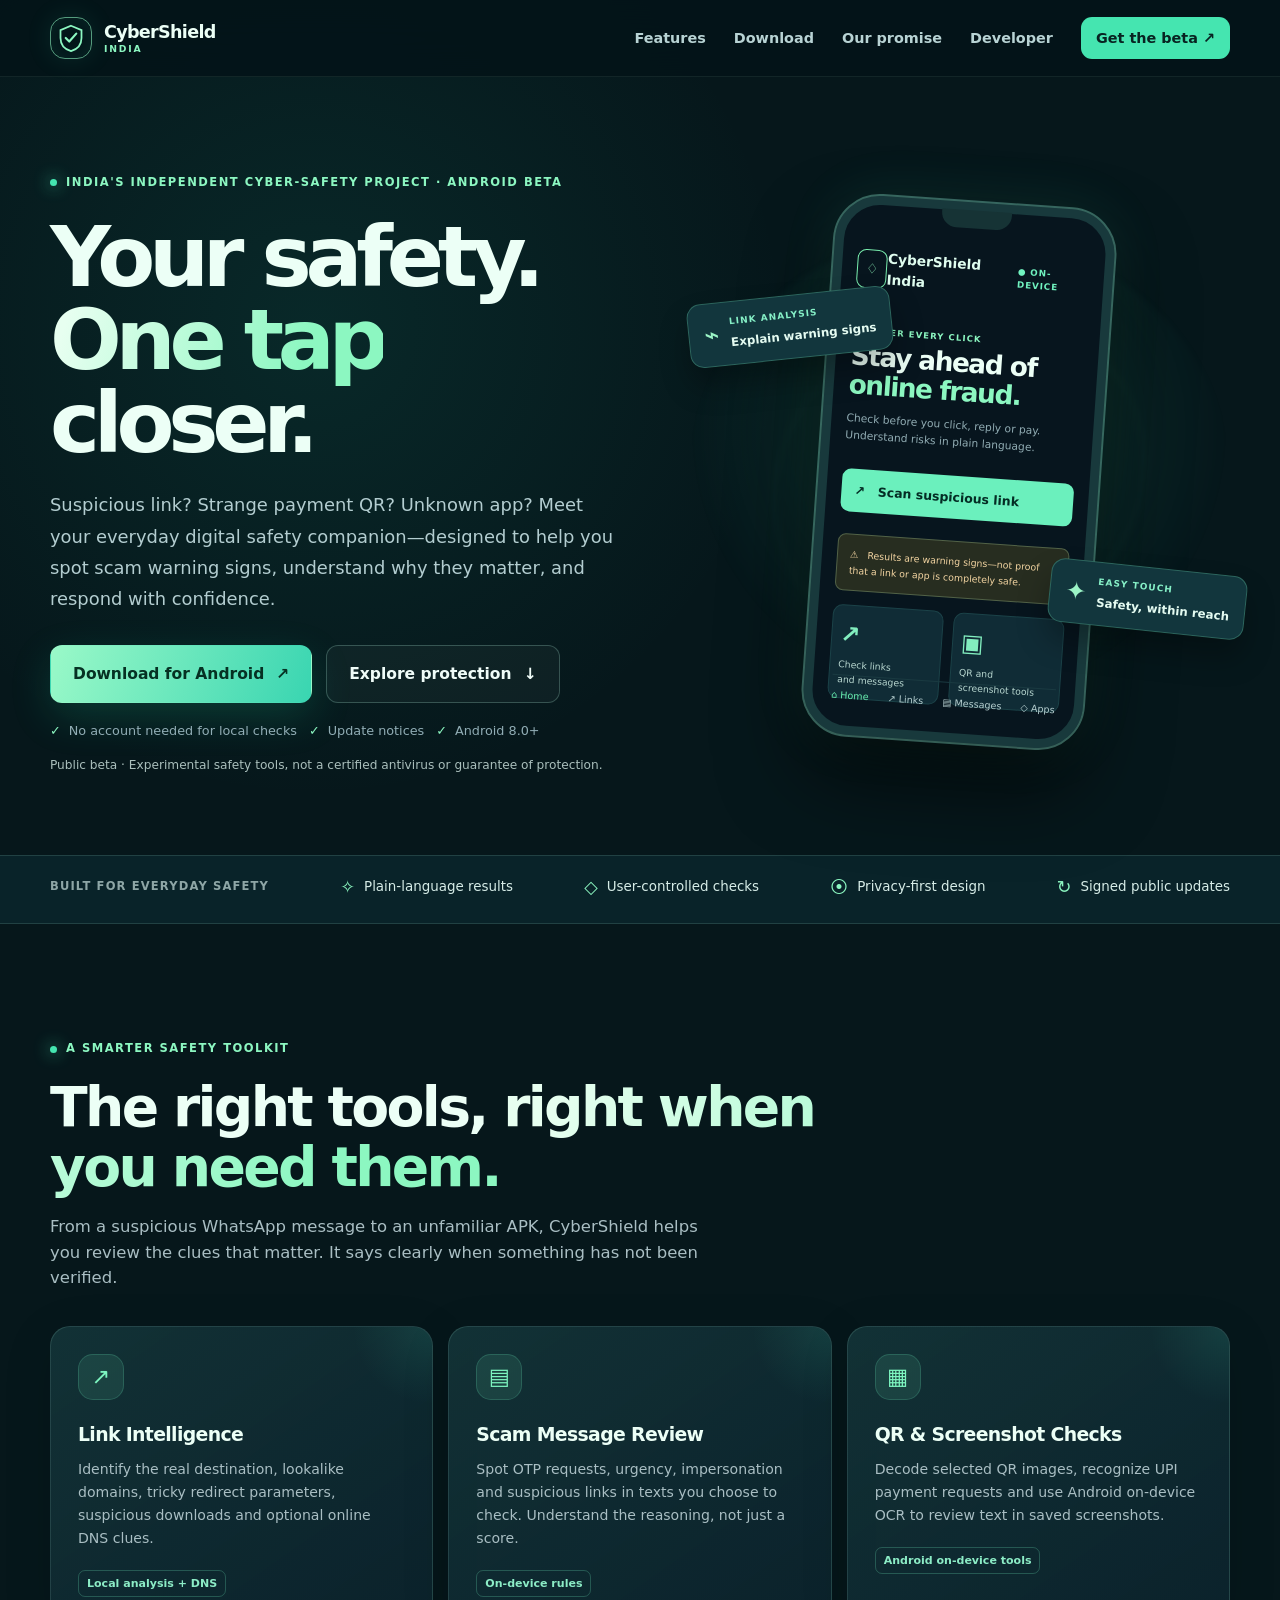
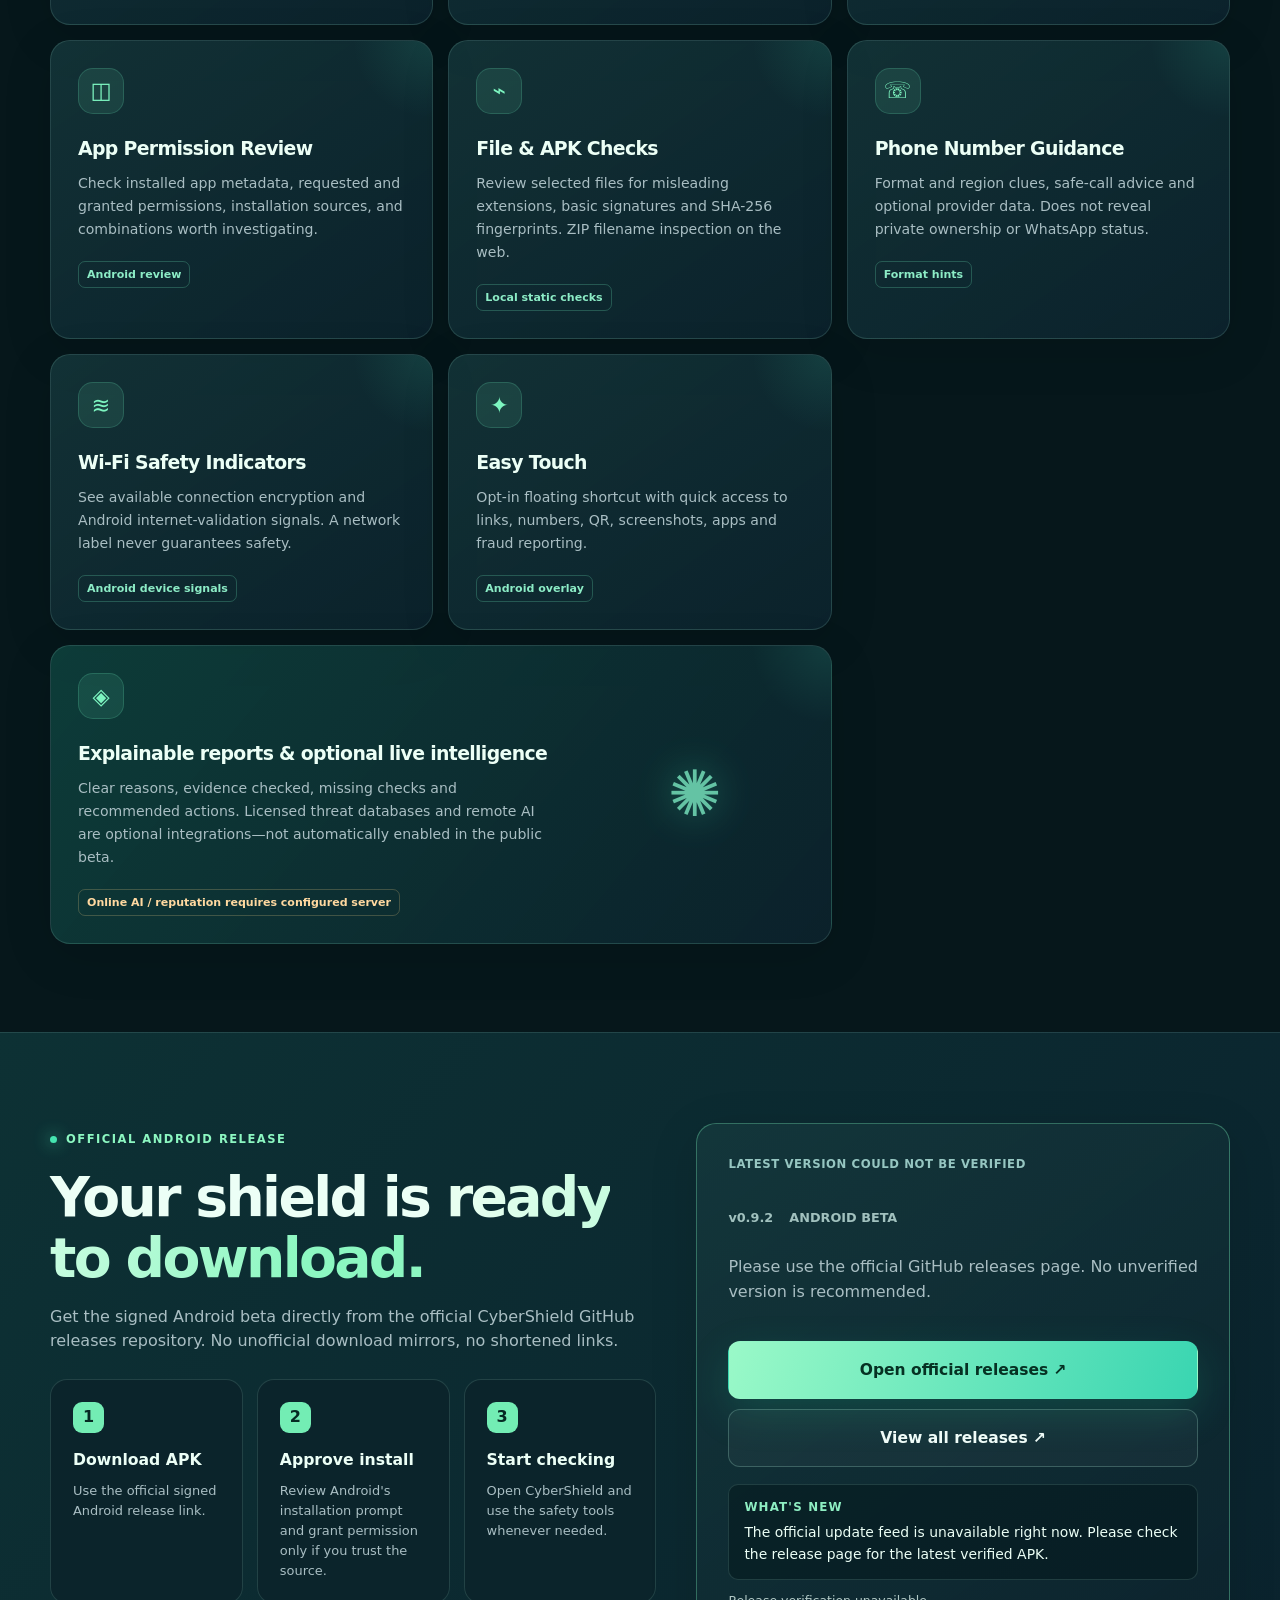
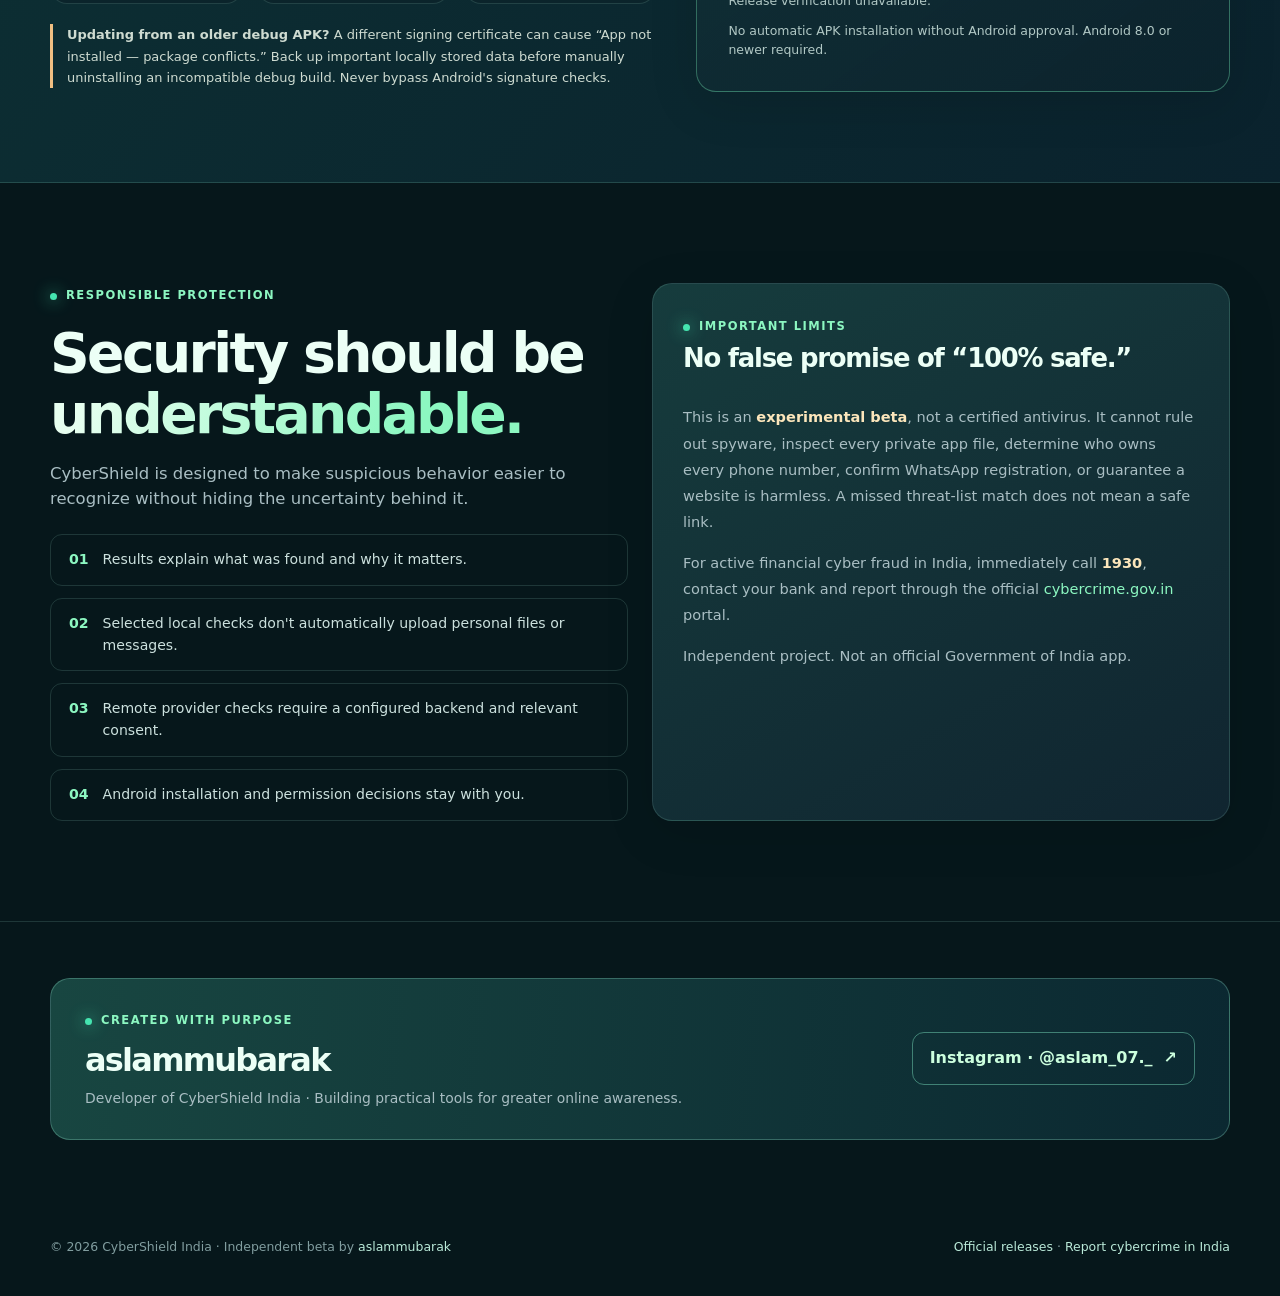
==== index.html @ 85aaa78d "Publish CyberShield India download page" ====
<!DOCTYPE html>
<html lang="en">
<head>
<meta charset="utf-8"/>
<meta name="viewport" content="width=device-width,initial-scale=1"/>
<meta name="theme-color" content="#071b21"/>
<meta name="description" content="Download CyberShield India, an independent Android cyber-safety beta for scam link checks, QR, screenshots, files and app permissions. Developed by aslammubarak."/>
<meta property="og:title" content="CyberShield India — Your everyday digital safety companion"/>
<meta property="og:description" content="Check links, messages, QR codes, apps and suspicious files. Independent Android beta by aslammubarak."/>
<title>CyberShield India — Download the Android Beta</title>
<style>
:root{color-scheme:dark;--bg:#06171b;--bg2:#092229;--surface:#10272e;--line:rgba(157,224,205,.16);--ink:#ecfff6;--soft:#a9bec3;--green:#8cf7c1;--mint:#45e5b0;--blue:#81bafe;--warm:#ffdc8e;--shadow:0 30px 70px rgba(0,0,0,.35)}
*{box-sizing:border-box}html{scroll-behavior:smooth}body{margin:0;color:var(--ink);background:var(--bg);font-family:Inter,"Segoe UI",system-ui,-apple-system,sans-serif;font-weight:400;line-height:1.55;overflow-x:hidden}body::before{content:"";position:absolute;z-index:-1;left:-18vw;top:-17vh;width:85vw;height:75vw;background:radial-gradient(circle,rgba(26,169,142,.12),transparent 65%);pointer-events:none}a{color:inherit;text-decoration:none}button{font:inherit}a:focus-visible,button:focus-visible{outline:2px solid var(--green);outline-offset:4px}h1,h2,h3,p{margin-top:0}h1,h2,h3{letter-spacing:-.048em}p{color:var(--soft)}.wrap{width:min(1180px,calc(100% - 48px));margin-inline:auto}.eyebrow{display:inline-flex;align-items:center;gap:9px;font-weight:800;letter-spacing:.13em;color:var(--green);font-size:.72rem;text-transform:uppercase}.eyebrow:before{content:"";width:7px;height:7px;background:var(--mint);border-radius:50%;box-shadow:0 0 16px var(--mint)}.muted{color:var(--soft)}.grad{background:linear-gradient(108deg,#e7fff0 7%,#8cf7c1 76%);background-clip:text;-webkit-background-clip:text;color:transparent}.accent{color:var(--green)}.section-title{font-size:clamp(2.1rem,4.4vw,3.45rem);line-height:1.1;max-width:800px;margin:16px 0}.section-description{max-width:650px;font-size:1.03rem}.glass{border:1px solid var(--line);background:linear-gradient(145deg,rgba(22,58,62,.76),rgba(12,35,45,.92));box-shadow:0 12px 50px rgba(0,0,0,.12);border-radius:20px}
.header{position:sticky;top:0;z-index:30;border-bottom:1px solid rgba(194,240,216,.08);background:rgba(4,20,24,.88);backdrop-filter:blur(20px)}.header .inner{display:flex;align-items:center;justify-content:space-between;min-height:76px;gap:18px}.logo{display:inline-flex;align-items:center;gap:12px;font-size:1.1rem;font-weight:840;letter-spacing:-.04em}.logo small{display:block;color:var(--green);font-weight:800;font-size:.58rem;letter-spacing:.19em;margin-top:-4px}.logo .mark{width:42px;height:42px;display:grid;place-items:center;border:1px solid rgba(140,247,193,.6);border-radius:15px;color:var(--green);box-shadow:inset 0 0 20px rgba(69,229,176,.09),0 0 27px rgba(69,229,176,.1)}.mark svg{width:28px;height:28px}.header-links{display:flex;gap:28px;align-items:center;font-weight:650;font-size:.9rem}.header-links a:not(.nav-download){color:#b8d3d4}.header-links a:hover{color:#fff}.nav-download{display:inline-flex;align-items:center;gap:10px;border-radius:11px;background:var(--mint);color:#082321;font-weight:800;padding:10px 15px}
.hero{padding:92px 0 80px;position:relative}.hero-grid{display:grid;grid-template-columns:minmax(0,1.05fr) minmax(370px,.95fr);align-items:center;gap:38px}.hero h1{font-size:clamp(3.2rem,6.6vw,6.45rem);line-height:.985;letter-spacing:-.074em;margin:22px 0 24px;max-width:760px}.hero .lead{font-size:1.12rem;line-height:1.75;max-width:570px;color:#b3cdd0}.hero-actions{display:flex;flex-wrap:wrap;align-items:center;gap:14px;margin:30px 0 18px}.button{display:inline-flex;justify-content:center;align-items:center;gap:12px;border-radius:12px;padding:16px 22px;font-size:.97rem;font-weight:850;transition:transform .2s ease,box-shadow .2s ease;border:1px solid transparent;cursor:pointer}.button:hover{transform:translateY(-2px)}.button-primary{background:linear-gradient(110deg,#9af9c8,#39d5b1);color:#063123;box-shadow:0 14px 40px rgba(25,206,147,.18)}.button-secondary{background:rgba(255,255,255,.035);border-color:rgba(168,227,210,.26);color:#effcf8}.hero-meta{display:flex;gap:12px;flex-wrap:wrap;color:#91adb5;font-size:.8rem}.hero-meta span{display:inline-flex;align-items:center;gap:8px}.hero-meta b{color:var(--green)}.hero-dim{font-size:.76rem;margin:15px 0 0;color:#aabfbc}
.mock-stage{position:relative;min-height:570px;display:grid;place-items:center;isolation:isolate}.orb{position:absolute;z-index:-1;inset:8% 0 5%;border-radius:50%;background:radial-gradient(circle at 50% 40%,rgba(23,147,118,.27),rgba(49,177,143,.1) 32%,transparent 67%);filter:blur(3px)}.orb:after{content:"";position:absolute;inset:17% 15%;border:1px dashed rgba(106,240,189,.18);border-radius:50%;transform:rotate(-26deg)}.phone{position:relative;width:280px;height:540px;border:9px solid #18393c;outline:2px solid rgba(139,231,207,.36);border-radius:45px;background:#07151e;box-shadow:0 42px 80px rgba(0,0,0,.6),0 0 55px rgba(69,229,176,.11);padding:23px 15px 12px;transform:rotate(4deg)}.phone:before{content:"";position:absolute;width:70px;height:18px;border-radius:0 0 15px 15px;top:-1px;left:calc(50% - 35px);background:#163335}.phone .ui-head{display:flex;justify-content:space-between;align-items:center;margin:20px 0 28px;color:#dffdef;font-size:.86rem;font-weight:800}.ui-mark{border:1px solid #79eeae;color:#91f9bf;padding:8px;border-radius:9px}.ui-on{color:#70f2bf;font-size:.55rem;letter-spacing:.1em}.phone h3{font-size:1.65rem;line-height:1.08;letter-spacing:-.055em;margin:0 0 12px}.phone .ui-desc{font-size:.67rem;color:#91acb3;line-height:1.55;margin:0 0 24px}.ui-scan{background:#6bf0bd;color:#042c24;font-weight:850;padding:12px 13px;font-size:.78rem;border-radius:9px;margin:12px 0 22px}.ui-alert{padding:12px;border:1px solid #526247;border-radius:8px;background:#272d20;color:#f2d4a1;font-size:.59rem;line-height:1.65;margin-bottom:14px}.ui-cols{display:grid;grid-template-columns:1fr 1fr;gap:10px}.ui-tile{border-radius:10px;padding:11px 8px;background:#102c36;border:1px solid #1b4248;font-size:.58rem;color:#b7d6cf}.ui-tile b{display:block;color:#82edbe;font-size:1.5rem;margin-bottom:4px}.ui-nav{position:absolute;bottom:22px;left:19px;right:19px;display:flex;justify-content:space-between;color:#b6cfd0;font-size:.6rem;border-top:1px solid #1a3a41;padding-top:13px}.ui-nav span:first-child{color:#69efb0}.float{position:absolute;z-index:3;background:#12363d;border:1px solid rgba(123,244,191,.25);border-radius:14px;padding:12px 15px;display:flex;gap:11px;align-items:center;box-shadow:0 18px 30px rgba(0,0,0,.28);font-size:.74rem;font-weight:770;color:#e4fbf1}.float b{display:block;color:#86f0c7;font-size:.56rem;letter-spacing:.12em;margin-bottom:4px}.float.one{top:19%;left:0;transform:rotate(-6deg)}.float.two{right:-3%;bottom:22%;transform:rotate(6deg)}.float .symbol{font-size:1.55rem;color:#9bf4c6}
.proof{padding:18px 0 22px;border-block:1px solid var(--line);background:#092329}.proof .inner{display:flex;align-items:center;justify-content:space-between;gap:20px;flex-wrap:wrap}.proof .item{font-size:.84rem;color:#d6ece7;display:flex;align-items:center;gap:9px}.proof .item span{color:var(--green);font-size:1.1rem}.proof strong{font-size:.72rem;text-transform:uppercase;letter-spacing:.1em;color:#8ea6a6}
.features{padding:112px 0 88px}.features-grid{display:grid;grid-template-columns:repeat(3,minmax(0,1fr));gap:15px;margin-top:35px}.feature{padding:27px;min-height:235px;position:relative;overflow:hidden}.feature:before{content:"";position:absolute;top:-80px;right:-78px;width:160px;height:160px;background:radial-gradient(circle,rgba(65,210,171,.13),transparent 68%)}.feature-icon{display:grid;place-items:center;width:46px;height:46px;border-radius:15px;background:rgba(114,244,191,.1);border:1px solid rgba(114,244,191,.18);color:#7df5c0;font-size:1.4rem;margin-bottom:20px}.feature h3{font-size:1.18rem;letter-spacing:-.035em;margin-bottom:9px}.feature p{font-size:.88rem;line-height:1.63;margin-bottom:20px}.feature .tag{display:inline-block;color:#8cecc6;font-size:.69rem;border:1px solid rgba(112,241,193,.24);border-radius:7px;padding:4px 8px;font-weight:750}.feature .tag.optional{color:#ffd9a0;border-color:rgba(255,213,139,.22)}.feature.span-2{grid-column:span 2;min-height:235px;background:linear-gradient(130deg,rgba(17,78,71,.68),rgba(12,34,44,.94));display:flex;align-items:center;gap:28px}.feature.span-2 .text{max-width:480px}.feature.span-2 .decor{font-size:4rem;display:grid;place-items:center;flex:1;opacity:.72;color:#87ffd2;text-shadow:0 0 40px rgba(72,255,198,.45)}
.download-section{padding:90px 0;background:linear-gradient(130deg,#0d3134,#0a222d);border-block:1px solid var(--line)}.download-grid{display:grid;grid-template-columns:1fr .88fr;gap:40px;align-items:center}.download-card{padding:31px;border-color:rgba(120,242,186,.35)}.download-card .version-status{color:#96c6c1;letter-spacing:.05em;font-size:.73rem;font-weight:770;text-transform:uppercase}.download-card .version-num{font-size:3.7rem;font-weight:830;letter-spacing:-.075em;line-height:1.2;margin:5px 0 6px}.download-card .version-num span{font-size:.8rem;letter-spacing:0;color:#a1c1be;vertical-align:middle}.download-card .button{width:100%;margin-top:20px}.download-card .small{font-size:.78rem;color:#b1c8c5;margin:11px 0 0}.release-notes{font-size:.87rem;background:rgba(5,24,29,.54);padding:13px 15px;border-radius:10px;border:1px solid rgba(170,232,217,.15);margin-top:17px}.release-notes b{display:block;font-size:.74rem;color:#8eeec2;text-transform:uppercase;letter-spacing:.1em;margin-bottom:6px}.steps{display:grid;grid-template-columns:repeat(3,1fr);gap:14px;margin-top:25px}.step{padding:22px;border:1px solid var(--line);border-radius:17px;background:#0b242b}.step span{display:grid;place-items:center;width:31px;height:31px;background:#73edb4;color:#062a23;font-weight:900;border-radius:9px;margin-bottom:15px}.step b{font-size:.98rem}.step p{font-size:.81rem;margin:8px 0 0}.disclosure{color:#cedbd1;font-size:.81rem;line-height:1.65;border-left:3px solid #f0bf82;padding-left:14px;margin-top:20px}
.trust{padding:100px 0}.trust-grid{display:grid;grid-template-columns:1fr 1fr;gap:24px;align-items:stretch}.trust-points{display:grid;gap:12px;margin-top:22px}.point{display:flex;gap:14px;padding:14px 18px;border:1px solid var(--line);border-radius:12px;color:#cce1de;font-size:.88rem}.point b{color:var(--green)}.truth{padding:30px;background:linear-gradient(150deg,#163c3d,#102530)}.truth h3{font-size:1.62rem}.truth p{font-size:.91rem;line-height:1.8}.truth strong{color:#fce6bb}
.author{padding:56px 0 68px;border-top:1px solid var(--line)}.author-card{display:flex;justify-content:space-between;align-items:center;gap:25px;padding:29px 34px;border:1px solid rgba(147,233,205,.29);border-radius:20px;background:linear-gradient(95deg,#184641,#0b2831)}.author-card .author-name{font-weight:860;font-size:2rem;letter-spacing:-.055em;margin:3px 0}.author-card .author-description{margin-bottom:0;font-size:.87rem}.author-link{display:inline-flex;align-items:center;gap:11px;padding:13px 17px;border:1px solid rgba(134,242,205,.42);border-radius:12px;color:#ccffde;font-weight:750;white-space:nowrap}.author-link:hover{background:rgba(126,239,197,.1)}.footer{padding:29px 0 40px;display:flex;justify-content:space-between;gap:25px;flex-wrap:wrap;color:#819d9f;font-size:.78rem}.footer a{color:#b9e9d8}.footer a:hover{text-decoration:underline}
@media(max-width:1000px){.hero-grid{grid-template-columns:1fr .85fr}.mock-stage{min-height:510px}.phone{transform:scale(.86) rotate(4deg)}.float.one{left:-12%}.float.two{right:-8%}}
@media(max-width:800px){.header-links a:not(.nav-download){display:none}.hero{padding:70px 0 50px}.hero-grid{grid-template-columns:1fr;gap:12px}.hero h1{max-width:670px}.mock-stage{min-height:490px}.phone{transform:scale(.84) rotate(4deg)}.float.one{left:11%}.float.two{right:9%}.features{padding:75px 0}.features-grid{grid-template-columns:repeat(2,minmax(0,1fr))}.download-grid,.trust-grid{grid-template-columns:1fr}.download-grid{gap:28px}}
@media(max-width:540px){.wrap{width:min(100% - 32px,1180px)}.header .inner{min-height:67px}.header-links .nav-download{padding:9px 12px;font-size:.8rem}.logo{font-size:.98rem}.logo .mark{width:35px;height:35px}.hero h1{font-size:clamp(3.1rem,14.4vw,4.4rem);max-width:380px}.hero .lead{font-size:.98rem}.hero-actions .button{width:100%}.mock-stage{min-height:470px}.phone{transform:scale(.79) rotate(3deg)}.float.one{left:-6%;top:19%;transform:scale(.82) rotate(-6deg)}.float.two{right:-9%;bottom:24%;transform:scale(.82) rotate(6deg)}.features-grid{grid-template-columns:1fr}.feature.span-2{grid-column:span 1;min-height:250px}.feature.span-2 .decor{display:none}.feature{min-height:0}.download-section{padding:67px 0}.download-card{padding:22px}.steps{grid-template-columns:1fr}.author-card{display:block;padding:24px}.author-link{margin-top:20px}.footer{display:block}.footer div{margin:8px 0}}
@media(prefers-reduced-motion:reduce){html{scroll-behavior:auto}.button{transition:none}.button:hover{transform:none}}
</style>
</head>
<body>
<header class="header"><div class="wrap inner"><a href="#top" class="logo" aria-label="CyberShield India home"><span class="mark"><svg viewBox="0 0 32 32" fill="none" stroke="currentColor" stroke-width="2"><path d="M16 2 28 7v9c0 8-5 13-12 15C9 29 4 24 4 16V7L16 2Z"/><path d="m10 16 4 4 8-9" stroke-linecap="round" stroke-linejoin="round" stroke-width="2.5"/></svg></span><span>CyberShield<small>INDIA</small></span></a><nav class="header-links" aria-label="Primary"><a href="#features">Features</a><a href="#download">Download</a><a href="#about">Our promise</a><a href="#developer">Developer</a><a class="nav-download" href="#download">Get the beta ↗</a></nav></div></header>
<main id="top">
<section class="hero"><div class="wrap hero-grid"><div><div class="eyebrow">India's independent cyber-safety project · Android beta</div><h1>Your safety.<br/><span class="grad">One tap</span><br/>closer.</h1><p class="lead">Suspicious link? Strange payment QR? Unknown app? Meet your everyday digital safety companion—designed to help you spot scam warning signs, understand why they matter, and respond with confidence.</p><div class="hero-actions"><a class="button button-primary" href="#download">Download for Android <span aria-hidden="true">↗</span></a><a class="button button-secondary" href="#features">Explore protection <span aria-hidden="true">↓</span></a></div><div class="hero-meta"><span><b>✓</b> No account needed for local checks</span><span><b>✓</b> Update notices</span><span><b>✓</b> Android 8.0+</span></div><p class="hero-dim">Public beta · Experimental safety tools, not a certified antivirus or guarantee of protection.</p></div><div class="mock-stage" aria-label="Illustration of CyberShield India Android app interface"><div class="orb"></div><div class="float one"><span class="symbol">⌁</span><div><b>LINK ANALYSIS</b>Explain warning signs</div></div><div class="float two"><span class="symbol">✦</span><div><b>EASY TOUCH</b>Safety, within reach</div></div><div class="phone"><div class="ui-head"><span class="ui-mark">♢</span>CyberShield India <span class="ui-on">● ON-DEVICE</span></div><div class="eyebrow" style="font-size:.53rem">SAFER EVERY CLICK</div><h3>Stay ahead of<br/><span class="accent">online fraud.</span></h3><p class="ui-desc">Check before you click, reply or pay. Understand risks in plain language.</p><div class="ui-scan">↗ &nbsp; Scan suspicious link</div><div class="ui-alert">⚠ &nbsp; Results are warning signs—not proof that a link or app is completely safe.</div><div class="ui-cols"><div class="ui-tile"><b>↗</b>Check links<br/>and messages</div><div class="ui-tile"><b>▣</b>QR and<br/>screenshot tools</div></div><div class="ui-nav"><span>⌂ Home</span><span>↗ Links</span><span>▤ Messages</span><span>◇ Apps</span></div></div></div></div></section>
<div class="proof"><div class="wrap inner"><strong>Built for everyday safety</strong><div class="item"><span>✧</span> Plain-language results</div><div class="item"><span>◇</span> User-controlled checks</div><div class="item"><span>⦿</span> Privacy-first design</div><div class="item"><span>↻</span> Signed public updates</div></div></div>
<section class="features" id="features"><div class="wrap"><div class="eyebrow">A smarter safety toolkit</div><h2 class="section-title">The right tools, <span class="grad">right when you need them.</span></h2><p class="section-description">From a suspicious WhatsApp message to an unfamiliar APK, CyberShield helps you review the clues that matter. It says clearly when something has not been verified.</p><div class="features-grid">
<article class="feature glass"><div class="feature-icon">↗</div><h3>Link Intelligence</h3><p>Identify the real destination, lookalike domains, tricky redirect parameters, suspicious downloads and optional online DNS clues.</p><span class="tag">Local analysis + DNS</span></article>
<article class="feature glass"><div class="feature-icon">▤</div><h3>Scam Message Review</h3><p>Spot OTP requests, urgency, impersonation and suspicious links in texts you choose to check. Understand the reasoning, not just a score.</p><span class="tag">On-device rules</span></article>
<article class="feature glass"><div class="feature-icon">▦</div><h3>QR & Screenshot Checks</h3><p>Decode selected QR images, recognize UPI payment requests and use Android on-device OCR to review text in saved screenshots.</p><span class="tag">Android on-device tools</span></article>
<article class="feature glass"><div class="feature-icon">◫</div><h3>App Permission Review</h3><p>Check installed app metadata, requested and granted permissions, installation sources, and combinations worth investigating.</p><span class="tag">Android review</span></article>
<article class="feature glass"><div class="feature-icon">⌁</div><h3>File & APK Checks</h3><p>Review selected files for misleading extensions, basic signatures and SHA-256 fingerprints. ZIP filename inspection on the web.</p><span class="tag">Local static checks</span></article>
<article class="feature glass"><div class="feature-icon">☏</div><h3>Phone Number Guidance</h3><p>Format and region clues, safe-call advice and optional provider data. Does not reveal private ownership or WhatsApp status.</p><span class="tag">Format hints</span></article>
<article class="feature glass"><div class="feature-icon">≋</div><h3>Wi-Fi Safety Indicators</h3><p>See available connection encryption and Android internet-validation signals. A network label never guarantees safety.</p><span class="tag">Android device signals</span></article>
<article class="feature glass"><div class="feature-icon">✦</div><h3>Easy Touch</h3><p>Opt-in floating shortcut with quick access to links, numbers, QR, screenshots, apps and fraud reporting.</p><span class="tag">Android overlay</span></article>
<article class="feature glass span-2"><div class="text"><div class="feature-icon">◈</div><h3>Explainable reports & optional live intelligence</h3><p>Clear reasons, evidence checked, missing checks and recommended actions. Licensed threat databases and remote AI are optional integrations—not automatically enabled in the public beta.</p><span class="tag optional">Online AI / reputation requires configured server</span></div><div class="decor">✺</div></article>
</div></div></section>
<section class="download-section" id="download"><div class="wrap download-grid"><div><div class="eyebrow">Official Android release</div><h2 class="section-title">Your shield is <span class="grad">ready to download.</span></h2><p>Get the signed Android beta directly from the official CyberShield GitHub releases repository. No unofficial download mirrors, no shortened links.</p><div class="steps"><div class="step"><span>1</span><b>Download APK</b><p>Use the official signed Android release link.</p></div><div class="step"><span>2</span><b>Approve install</b><p>Review Android's installation prompt and grant permission only if you trust the source.</p></div><div class="step"><span>3</span><b>Start checking</b><p>Open CyberShield and use the safety tools whenever needed.</p></div></div><div class="disclosure"><strong>Updating from an older debug APK?</strong> A different signing certificate can cause “App not installed — package conflicts.” Back up important locally stored data before manually uninstalling an incompatible debug build. Never bypass Android's signature checks.</div></div><aside class="download-card glass"><div class="version-status" id="release-status" aria-live="polite">Checking the official release feed…</div><div class="version-num"><span id="version">v0.9.2</span> <span>ANDROID BETA</span></div><p id="release-caption">Published releases are verified through the project's official public GitHub repository.</p><a id="apk-download" class="button button-primary" href="https://github.com/kakkux7/cybershield-india-updates/releases/tag/v0.9.2" rel="noopener noreferrer">Download official APK ↗</a><a id="release-page" class="button button-secondary" style="margin-top:10px" href="https://github.com/kakkux7/cybershield-india-updates/releases" rel="noopener noreferrer">View all releases ↗</a><div class="release-notes" aria-live="polite"><b>What's new</b><span id="release-notes">Loading the latest public release notes…</span></div><p class="small" id="release-hash">Publisher-controlled file hashes appear when the latest release includes them.</p><p class="small">No automatic APK installation without Android approval. Android 8.0 or newer required.</p></aside></div></section>
<section class="trust" id="about"><div class="wrap trust-grid"><div><div class="eyebrow">Responsible protection</div><h2 class="section-title">Security should be <span class="grad">understandable.</span></h2><p class="section-description">CyberShield is designed to make suspicious behavior easier to recognize without hiding the uncertainty behind it.</p><div class="trust-points"><div class="point"><b>01</b> Results explain what was found and why it matters.</div><div class="point"><b>02</b> Selected local checks don't automatically upload personal files or messages.</div><div class="point"><b>03</b> Remote provider checks require a configured backend and relevant consent.</div><div class="point"><b>04</b> Android installation and permission decisions stay with you.</div></div></div><aside class="truth glass"><div class="eyebrow">Important limits</div><h3>No false promise of “100% safe.”</h3><p>This is an <strong>experimental beta</strong>, not a certified antivirus. It cannot rule out spyware, inspect every private app file, determine who owns every phone number, confirm WhatsApp registration, or guarantee a website is harmless. A missed threat-list match does not mean a safe link.</p><p>For active financial cyber fraud in India, immediately call <strong>1930</strong>, contact your bank and report through the official <a href="https://cybercrime.gov.in/" target="_blank" rel="noopener noreferrer" class="accent">cybercrime.gov.in</a> portal.</p><p style="margin-bottom:0">Independent project. Not an official Government of India app.</p></aside></div></section>
<section id="developer" class="author"><div class="wrap"><div class="author-card"><div><div class="eyebrow">Created with purpose</div><div class="author-name">aslammubarak</div><p class="author-description">Developer of CyberShield India · Building practical tools for greater online awareness.</p></div><a class="author-link" href="https://www.instagram.com/aslam_07._/" target="_blank" rel="noopener noreferrer">Instagram · @aslam_07._ <span aria-hidden="true">↗</span></a></div></div></section>
</main>
<footer class="wrap footer"><div>© <span id="year">2026</span> CyberShield India · Independent beta by <a href="https://www.instagram.com/aslam_07._/" target="_blank" rel="noopener noreferrer">aslammubarak</a></div><div><a href="https://github.com/kakkux7/cybershield-india-updates/releases" rel="noopener noreferrer">Official releases</a> · <a href="https://cybercrime.gov.in/" target="_blank" rel="noopener noreferrer">Report cybercrime in India</a></div></footer>
<script>
(()=>{'use strict';
const FEED='https://raw.githubusercontent.com/kakkux7/cybershield-india-updates/main/latest.json';
const RELEASES='https://github.com/kakkux7/cybershield-india-updates/releases';
const $=id=>document.getElementById(id);
$('year').textContent=String(new Date().getFullYear());
const approvedPage=u=>typeof u==='string'&&/^https:\/\/github\.com\/kakkux7\/cybershield-india-updates\/releases\/tag\/v\d{1,3}\.\d{1,3}\.\d{1,3}$/.test(u);
const approvedApk=(url,version)=>typeof url==='string'&&new RegExp('^https://github\\.com/kakkux7/cybershield-india-updates/releases/download/v'+version.replace(/\./g,'\\.')+'/[A-Za-z0-9._-]+\\.apk$').test(url);
async function refresh(){
 try{
  const ctrl=new AbortController();const timer=setTimeout(()=>ctrl.abort(),9000);
  let response;try{response=await fetch(FEED,{cache:'no-store',signal:ctrl.signal});}finally{clearTimeout(timer);}
  if(!response.ok)throw Error('Release feed not reachable');const d=await response.json();
  const v=String(d.latestVersion||'');if(!/^\d{1,3}\.\d{1,3}\.\d{1,3}$/.test(v)||!Number.isInteger(d.versionCode)||d.versionCode<1)throw Error('Invalid version metadata');
  if(d.published!==true || !approvedPage(d.releasePage))throw Error('No reviewed public release has been announced');
  const trustedApk=approvedApk(d.apkUrl,v)?d.apkUrl:'';
  $('version').textContent='v'+v;
  $('release-status').textContent='✓ Official public release listed';
  $('release-caption').textContent='Version '+v+' · Signed Android APK · v'+d.versionCode+' release code';
  $('apk-download').href=trustedApk||d.releasePage;
  $('apk-download').textContent=trustedApk?'Download Android APK ↗':'Get the release APK ↗';
  $('release-page').href=d.releasePage;
  $('release-notes').textContent=String(d.releaseNotes||'Release notes have not been supplied.').slice(0,1600);
  $('release-hash').textContent=/^[a-fA-F0-9]{64}$/.test(String(d.apkSha256||''))?'SHA-256: '+d.apkSha256:'Checksum not published for this release; verify the official release page.';
 }catch(e){
  $('release-status').textContent='Latest version could not be verified';
  $('release-caption').textContent='Please use the official GitHub releases page. No unverified version is recommended.';
  $('apk-download').href=RELEASES;
  $('apk-download').textContent='Open official releases ↗';
  $('release-page').href=RELEASES;
  $('release-notes').textContent='The official update feed is unavailable right now. Please check the release page for the latest verified APK.';
  $('release-hash').textContent='Release verification unavailable.';
 }
}
refresh();
})();
</script>
</body></html>
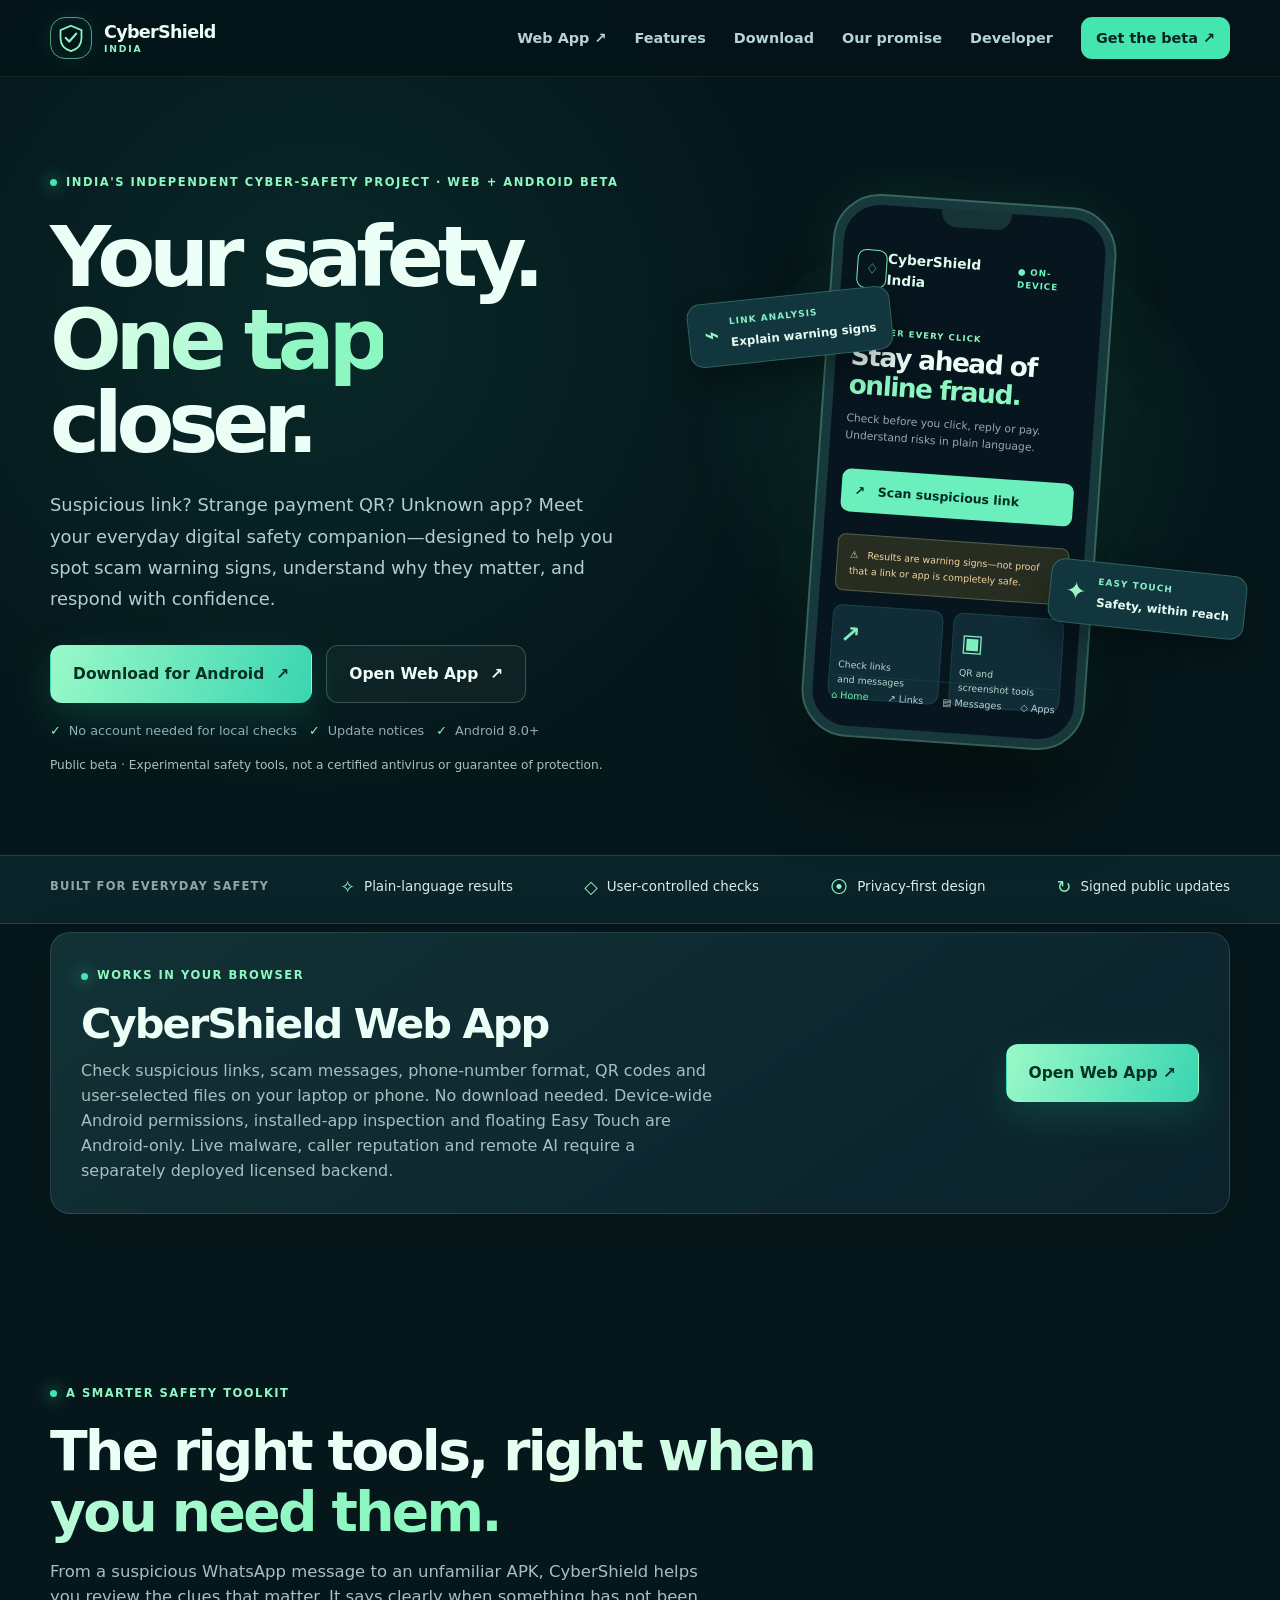
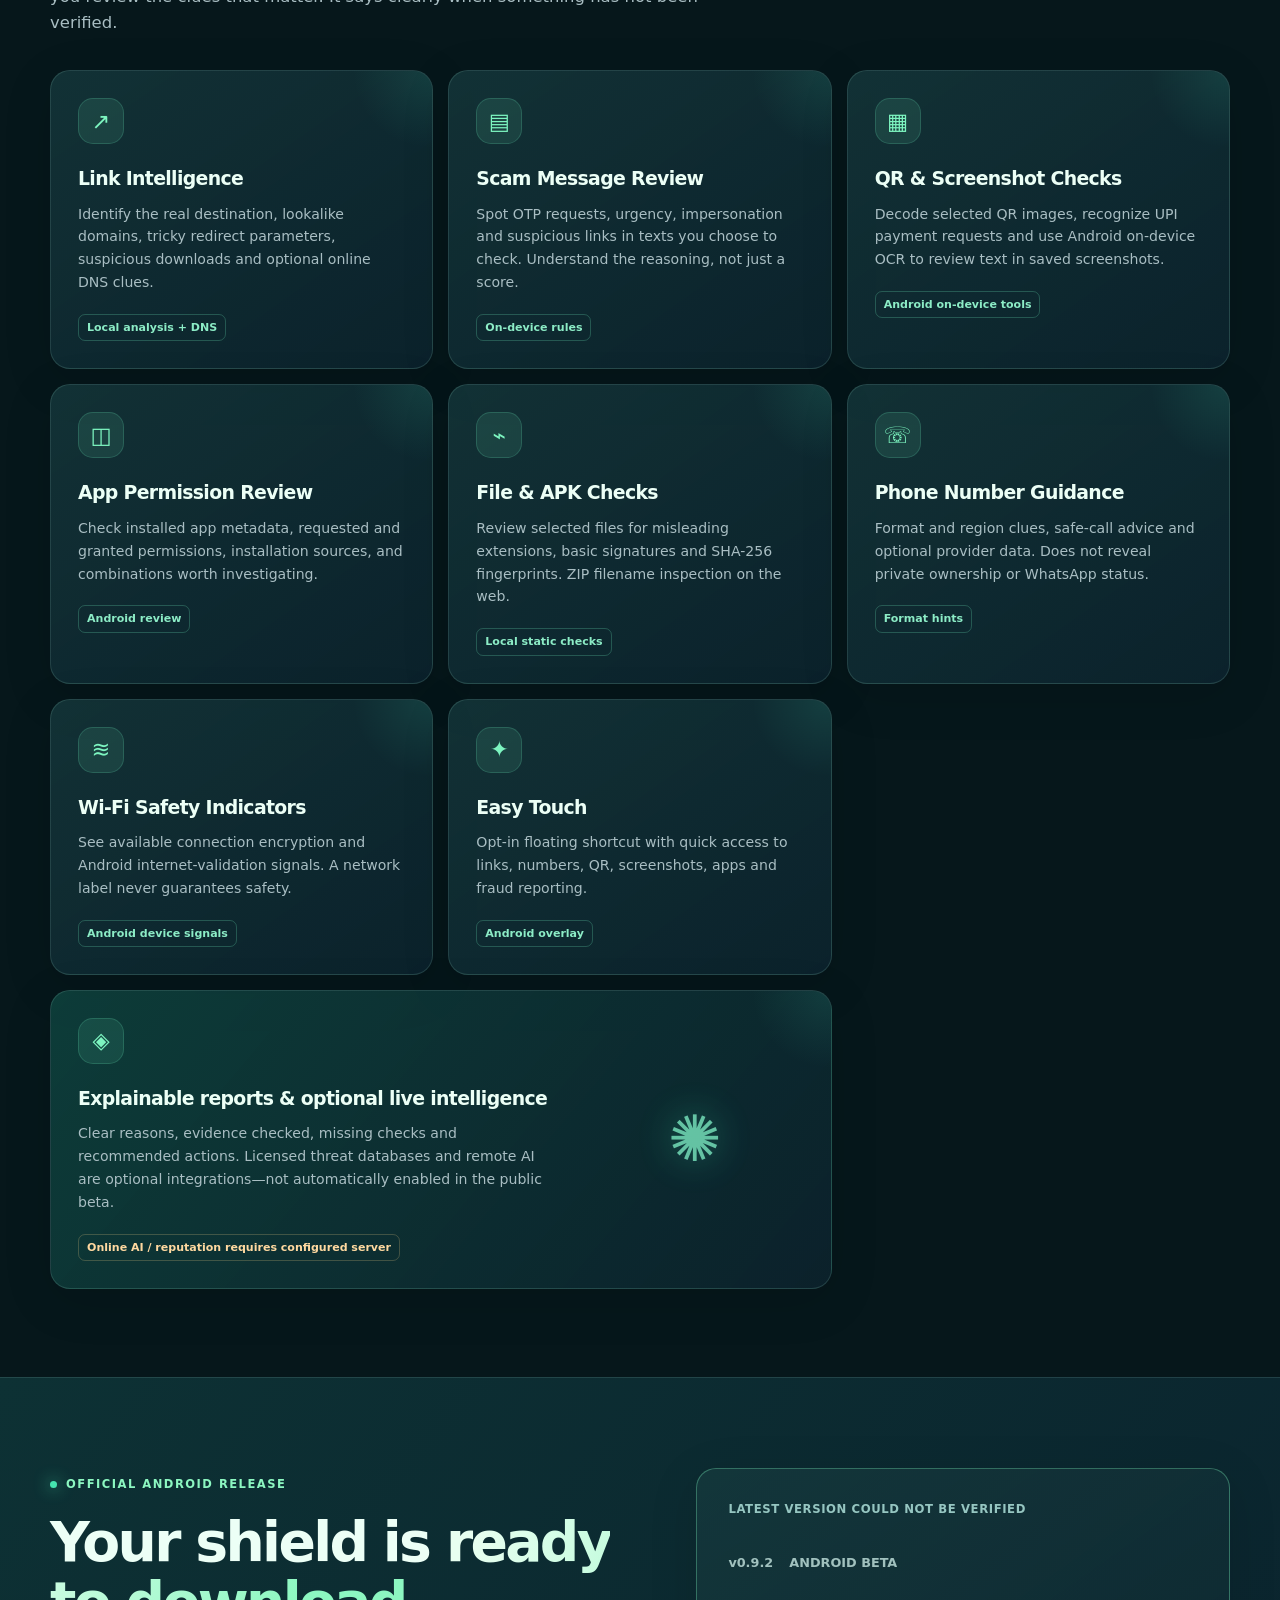
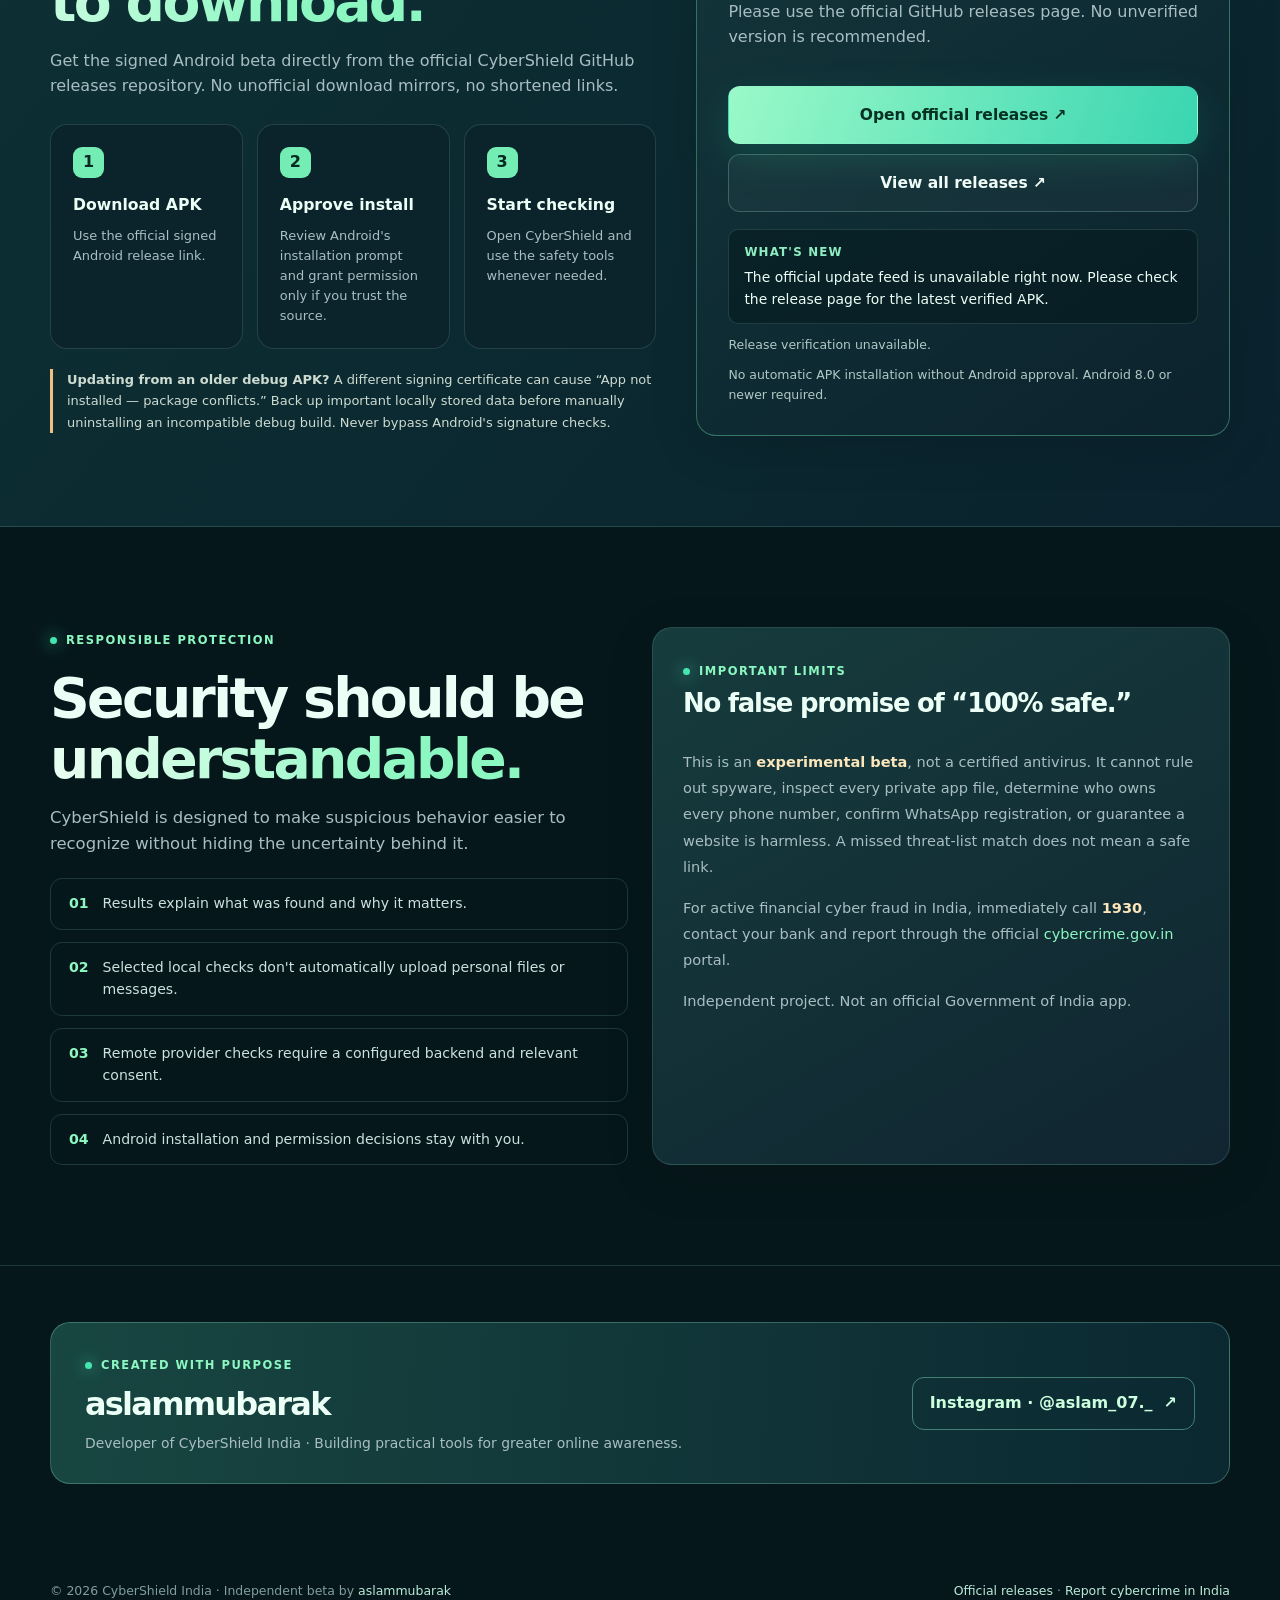
==== commit 00de2fcc: "Publish CyberShield landing page and browser web app" ====
--- a/index.html
+++ b/index.html
@@ -26,10 +26,19 @@
 </style>
 </head>
 <body>
-<header class="header"><div class="wrap inner"><a href="#top" class="logo" aria-label="CyberShield India home"><span class="mark"><svg viewBox="0 0 32 32" fill="none" stroke="currentColor" stroke-width="2"><path d="M16 2 28 7v9c0 8-5 13-12 15C9 29 4 24 4 16V7L16 2Z"/><path d="m10 16 4 4 8-9" stroke-linecap="round" stroke-linejoin="round" stroke-width="2.5"/></svg></span><span>CyberShield<small>INDIA</small></span></a><nav class="header-links" aria-label="Primary"><a href="#features">Features</a><a href="#download">Download</a><a href="#about">Our promise</a><a href="#developer">Developer</a><a class="nav-download" href="#download">Get the beta ↗</a></nav></div></header>
+<header class="header"><div class="wrap inner"><a href="#top" class="logo" aria-label="CyberShield India home"><span class="mark"><svg viewBox="0 0 32 32" fill="none" stroke="currentColor" stroke-width="2"><path d="M16 2 28 7v9c0 8-5 13-12 15C9 29 4 24 4 16V7L16 2Z"/><path d="m10 16 4 4 8-9" stroke-linecap="round" stroke-linejoin="round" stroke-width="2.5"/></svg></span><span>CyberShield<small>INDIA</small></span></a><nav class="header-links" aria-label="Primary"><a href="./app/" aria-label="Open CyberShield web app">Web App ↗</a><a href="#features">Features</a><a href="#download">Download</a><a href="#about">Our promise</a><a href="#developer">Developer</a><a class="nav-download" href="#download">Get the beta ↗</a></nav></div></header>
 <main id="top">
-<section class="hero"><div class="wrap hero-grid"><div><div class="eyebrow">India's independent cyber-safety project · Android beta</div><h1>Your safety.<br/><span class="grad">One tap</span><br/>closer.</h1><p class="lead">Suspicious link? Strange payment QR? Unknown app? Meet your everyday digital safety companion—designed to help you spot scam warning signs, understand why they matter, and respond with confidence.</p><div class="hero-actions"><a class="button button-primary" href="#download">Download for Android <span aria-hidden="true">↗</span></a><a class="button button-secondary" href="#features">Explore protection <span aria-hidden="true">↓</span></a></div><div class="hero-meta"><span><b>✓</b> No account needed for local checks</span><span><b>✓</b> Update notices</span><span><b>✓</b> Android 8.0+</span></div><p class="hero-dim">Public beta · Experimental safety tools, not a certified antivirus or guarantee of protection.</p></div><div class="mock-stage" aria-label="Illustration of CyberShield India Android app interface"><div class="orb"></div><div class="float one"><span class="symbol">⌁</span><div><b>LINK ANALYSIS</b>Explain warning signs</div></div><div class="float two"><span class="symbol">✦</span><div><b>EASY TOUCH</b>Safety, within reach</div></div><div class="phone"><div class="ui-head"><span class="ui-mark">♢</span>CyberShield India <span class="ui-on">● ON-DEVICE</span></div><div class="eyebrow" style="font-size:.53rem">SAFER EVERY CLICK</div><h3>Stay ahead of<br/><span class="accent">online fraud.</span></h3><p class="ui-desc">Check before you click, reply or pay. Understand risks in plain language.</p><div class="ui-scan">↗ &nbsp; Scan suspicious link</div><div class="ui-alert">⚠ &nbsp; Results are warning signs—not proof that a link or app is completely safe.</div><div class="ui-cols"><div class="ui-tile"><b>↗</b>Check links<br/>and messages</div><div class="ui-tile"><b>▣</b>QR and<br/>screenshot tools</div></div><div class="ui-nav"><span>⌂ Home</span><span>↗ Links</span><span>▤ Messages</span><span>◇ Apps</span></div></div></div></div></section>
+<section class="hero"><div class="wrap hero-grid"><div><div class="eyebrow">India's independent cyber-safety project · Web + Android beta</div><h1>Your safety.<br/><span class="grad">One tap</span><br/>closer.</h1><p class="lead">Suspicious link? Strange payment QR? Unknown app? Meet your everyday digital safety companion—designed to help you spot scam warning signs, understand why they matter, and respond with confidence.</p><div class="hero-actions"><a class="button button-primary" href="#download">Download for Android <span aria-hidden="true">↗</span></a><a class="button button-secondary" href="./app/">Open Web App <span aria-hidden="true">↗</span></a></div><div class="hero-meta"><span><b>✓</b> No account needed for local checks</span><span><b>✓</b> Update notices</span><span><b>✓</b> Android 8.0+</span></div><p class="hero-dim">Public beta · Experimental safety tools, not a certified antivirus or guarantee of protection.</p></div><div class="mock-stage" aria-label="Illustration of CyberShield India Android app interface"><div class="orb"></div><div class="float one"><span class="symbol">⌁</span><div><b>LINK ANALYSIS</b>Explain warning signs</div></div><div class="float two"><span class="symbol">✦</span><div><b>EASY TOUCH</b>Safety, within reach</div></div><div class="phone"><div class="ui-head"><span class="ui-mark">♢</span>CyberShield India <span class="ui-on">● ON-DEVICE</span></div><div class="eyebrow" style="font-size:.53rem">SAFER EVERY CLICK</div><h3>Stay ahead of<br/><span class="accent">online fraud.</span></h3><p class="ui-desc">Check before you click, reply or pay. Understand risks in plain language.</p><div class="ui-scan">↗ &nbsp; Scan suspicious link</div><div class="ui-alert">⚠ &nbsp; Results are warning signs—not proof that a link or app is completely safe.</div><div class="ui-cols"><div class="ui-tile"><b>↗</b>Check links<br/>and messages</div><div class="ui-tile"><b>▣</b>QR and<br/>screenshot tools</div></div><div class="ui-nav"><span>⌂ Home</span><span>↗ Links</span><span>▤ Messages</span><span>◇ Apps</span></div></div></div></div></section>
 <div class="proof"><div class="wrap inner"><strong>Built for everyday safety</strong><div class="item"><span>✧</span> Plain-language results</div><div class="item"><span>◇</span> User-controlled checks</div><div class="item"><span>⦿</span> Privacy-first design</div><div class="item"><span>↻</span> Signed public updates</div></div></div>
+<section id="web-app" class="wrap" style="padding:8px 0 54px">
+  <div class="glass" style="padding:30px;display:flex;align-items:center;justify-content:space-between;flex-wrap:wrap;gap:22px">
+    <div style="flex:1 1 320px"><span class="eyebrow">Works in your browser</span>
+      <h2 style="font-size:clamp(1.7rem,3.5vw,2.6rem);line-height:1.15;margin:12px 0">CyberShield Web App</h2>
+      <p style="margin:0;max-width:640px">Check suspicious links, scam messages, phone-number format, QR codes and user-selected files on your laptop or phone. No download needed. Device-wide Android permissions, installed-app inspection and floating Easy Touch are Android-only. Live malware, caller reputation and remote AI require a separately deployed licensed backend.</p>
+    </div>
+    <a class="button button-primary" style="flex:0 0 auto" href="./app/">Open Web App ↗</a>
+  </div>
+</section>
 <section class="features" id="features"><div class="wrap"><div class="eyebrow">A smarter safety toolkit</div><h2 class="section-title">The right tools, <span class="grad">right when you need them.</span></h2><p class="section-description">From a suspicious WhatsApp message to an unfamiliar APK, CyberShield helps you review the clues that matter. It says clearly when something has not been verified.</p><div class="features-grid">
 <article class="feature glass"><div class="feature-icon">↗</div><h3>Link Intelligence</h3><p>Identify the real destination, lookalike domains, tricky redirect parameters, suspicious downloads and optional online DNS clues.</p><span class="tag">Local analysis + DNS</span></article>
 <article class="feature glass"><div class="feature-icon">▤</div><h3>Scam Message Review</h3><p>Spot OTP requests, urgency, impersonation and suspicious links in texts you choose to check. Understand the reasoning, not just a score.</p><span class="tag">On-device rules</span></article>
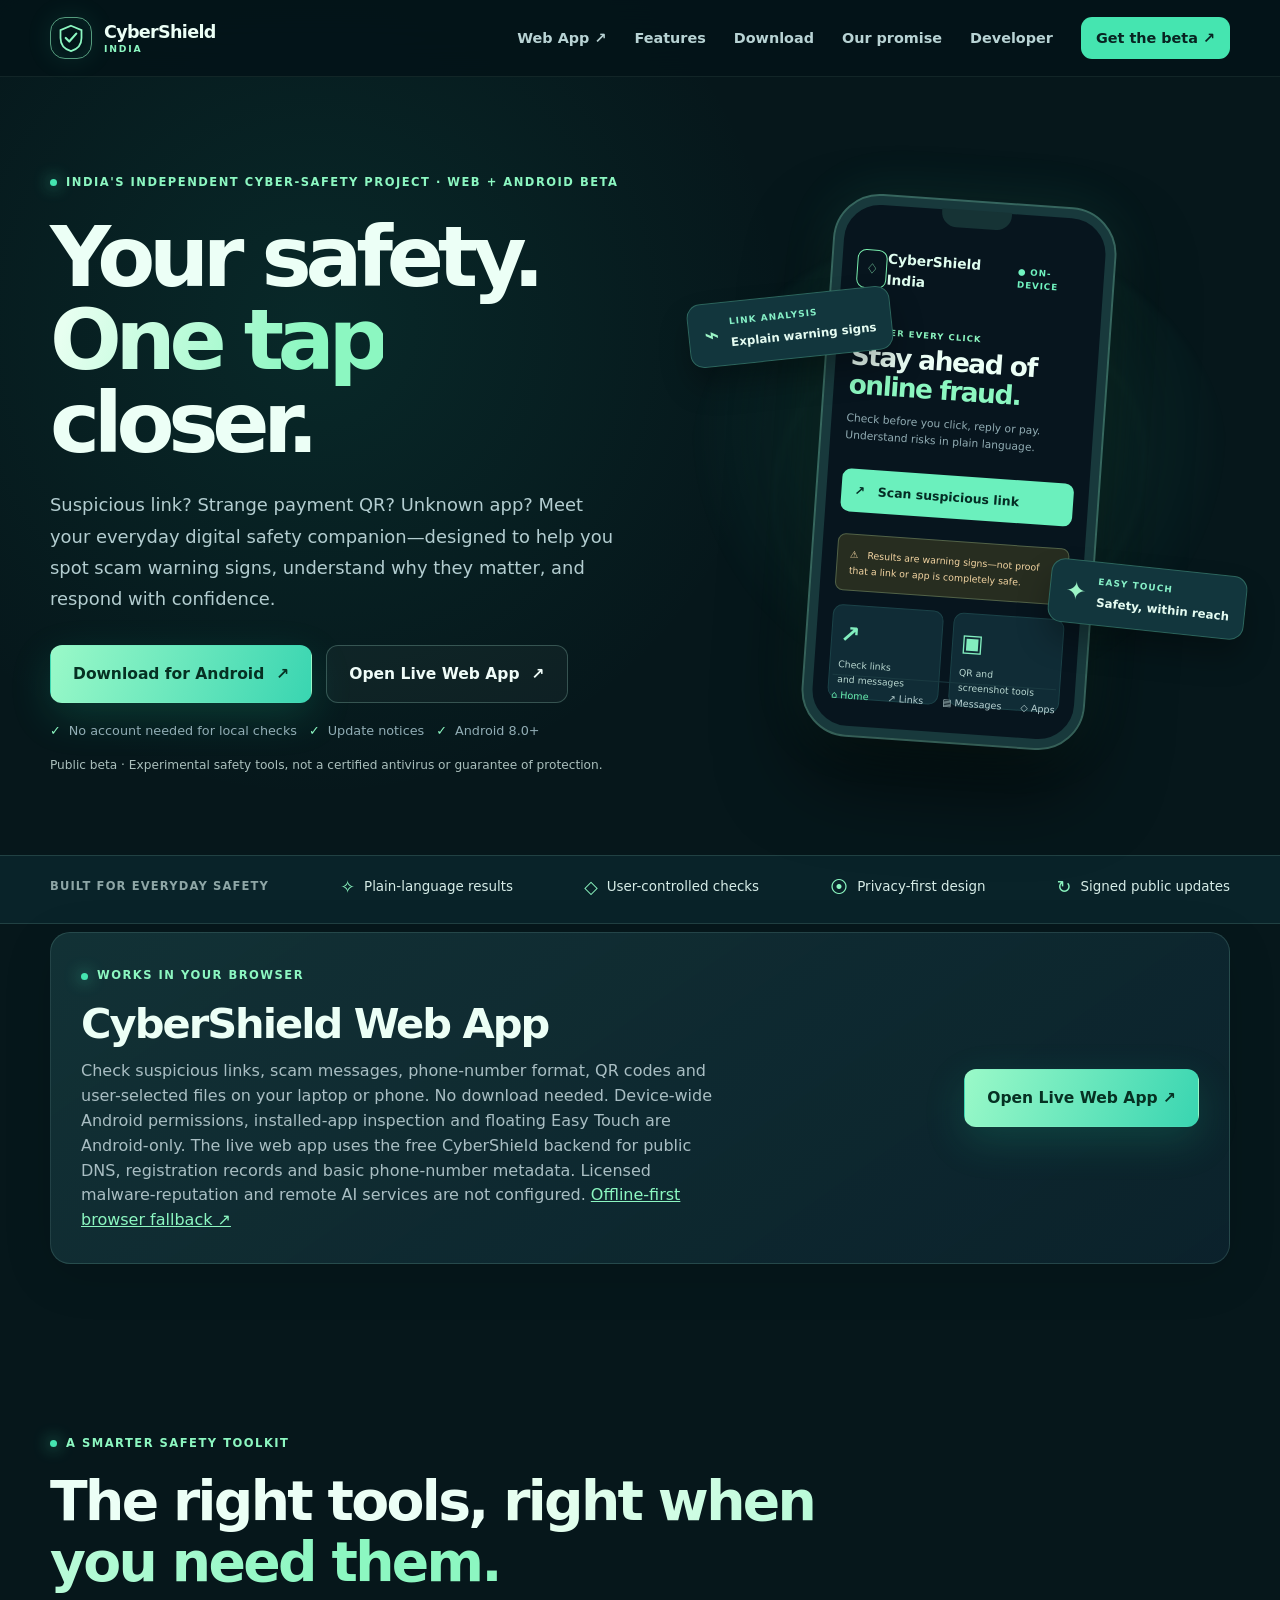
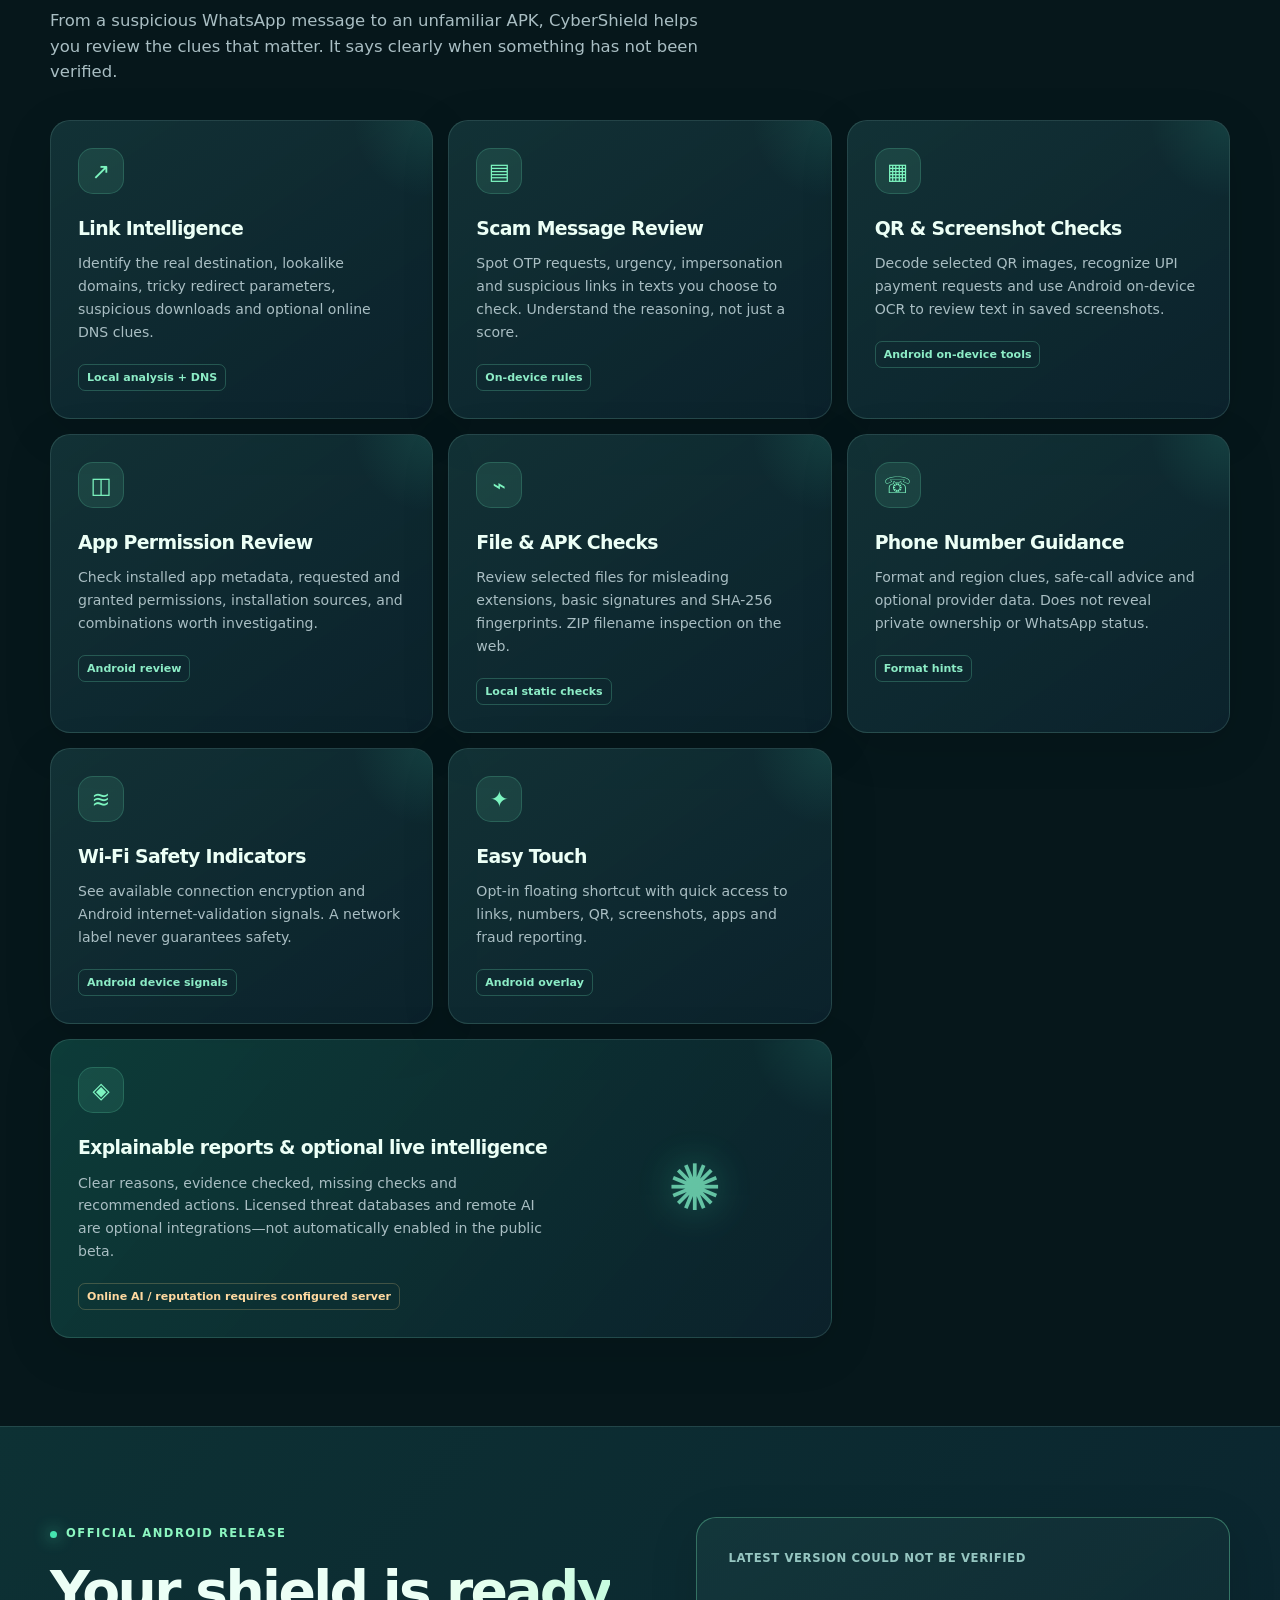
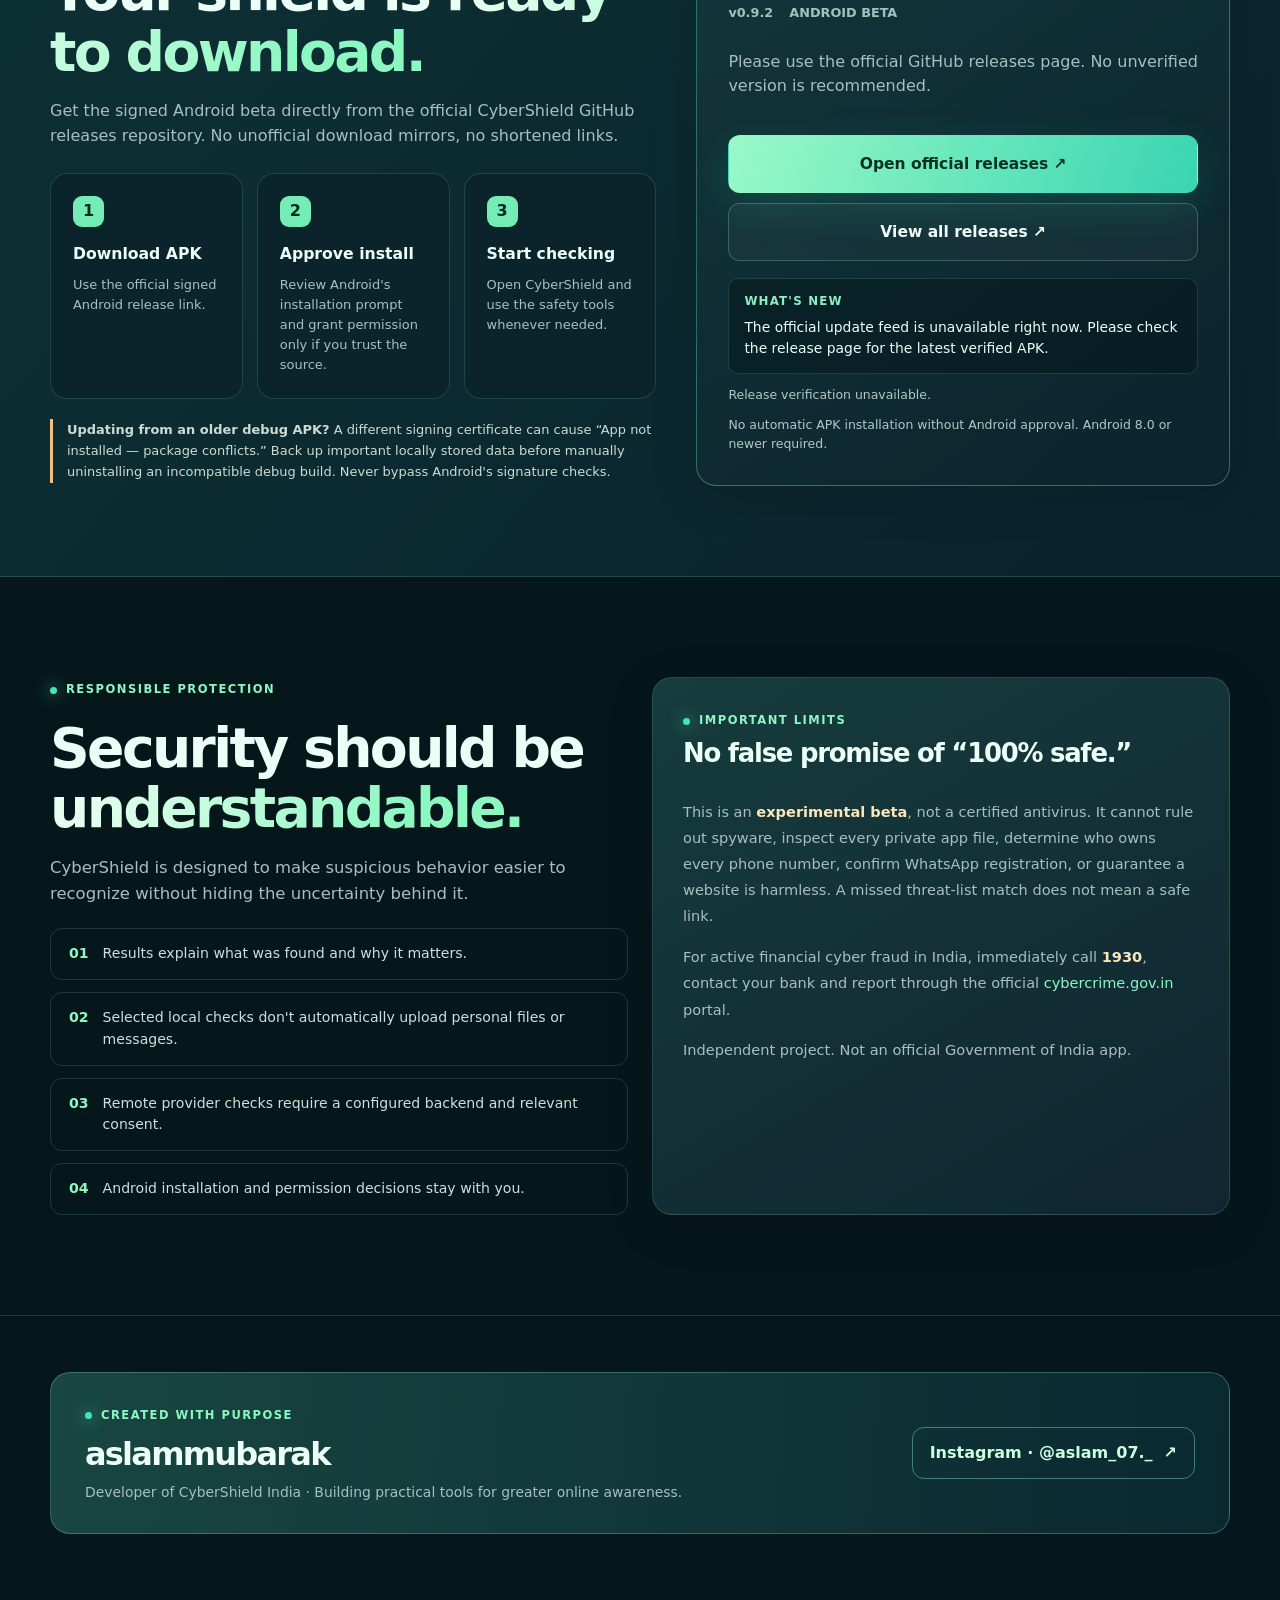
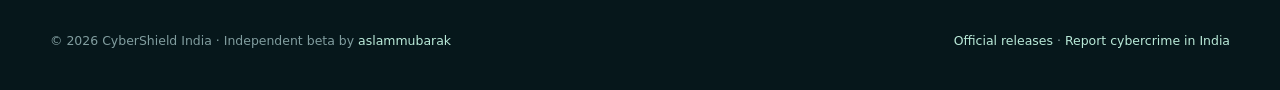
==== commit 6b0323b0: "Publish CyberShield landing page and browser web app" ====
--- a/index.html
+++ b/index.html
@@ -26,17 +26,17 @@
 </style>
 </head>
 <body>
-<header class="header"><div class="wrap inner"><a href="#top" class="logo" aria-label="CyberShield India home"><span class="mark"><svg viewBox="0 0 32 32" fill="none" stroke="currentColor" stroke-width="2"><path d="M16 2 28 7v9c0 8-5 13-12 15C9 29 4 24 4 16V7L16 2Z"/><path d="m10 16 4 4 8-9" stroke-linecap="round" stroke-linejoin="round" stroke-width="2.5"/></svg></span><span>CyberShield<small>INDIA</small></span></a><nav class="header-links" aria-label="Primary"><a href="./app/" aria-label="Open CyberShield web app">Web App ↗</a><a href="#features">Features</a><a href="#download">Download</a><a href="#about">Our promise</a><a href="#developer">Developer</a><a class="nav-download" href="#download">Get the beta ↗</a></nav></div></header>
+<header class="header"><div class="wrap inner"><a href="#top" class="logo" aria-label="CyberShield India home"><span class="mark"><svg viewBox="0 0 32 32" fill="none" stroke="currentColor" stroke-width="2"><path d="M16 2 28 7v9c0 8-5 13-12 15C9 29 4 24 4 16V7L16 2Z"/><path d="m10 16 4 4 8-9" stroke-linecap="round" stroke-linejoin="round" stroke-width="2.5"/></svg></span><span>CyberShield<small>INDIA</small></span></a><nav class="header-links" aria-label="Primary"><a href="https://cybershield-india-beta.onrender.com/" aria-label="Open live CyberShield web app">Web App ↗</a><a href="#features">Features</a><a href="#download">Download</a><a href="#about">Our promise</a><a href="#developer">Developer</a><a class="nav-download" href="#download">Get the beta ↗</a></nav></div></header>
 <main id="top">
-<section class="hero"><div class="wrap hero-grid"><div><div class="eyebrow">India's independent cyber-safety project · Web + Android beta</div><h1>Your safety.<br/><span class="grad">One tap</span><br/>closer.</h1><p class="lead">Suspicious link? Strange payment QR? Unknown app? Meet your everyday digital safety companion—designed to help you spot scam warning signs, understand why they matter, and respond with confidence.</p><div class="hero-actions"><a class="button button-primary" href="#download">Download for Android <span aria-hidden="true">↗</span></a><a class="button button-secondary" href="./app/">Open Web App <span aria-hidden="true">↗</span></a></div><div class="hero-meta"><span><b>✓</b> No account needed for local checks</span><span><b>✓</b> Update notices</span><span><b>✓</b> Android 8.0+</span></div><p class="hero-dim">Public beta · Experimental safety tools, not a certified antivirus or guarantee of protection.</p></div><div class="mock-stage" aria-label="Illustration of CyberShield India Android app interface"><div class="orb"></div><div class="float one"><span class="symbol">⌁</span><div><b>LINK ANALYSIS</b>Explain warning signs</div></div><div class="float two"><span class="symbol">✦</span><div><b>EASY TOUCH</b>Safety, within reach</div></div><div class="phone"><div class="ui-head"><span class="ui-mark">♢</span>CyberShield India <span class="ui-on">● ON-DEVICE</span></div><div class="eyebrow" style="font-size:.53rem">SAFER EVERY CLICK</div><h3>Stay ahead of<br/><span class="accent">online fraud.</span></h3><p class="ui-desc">Check before you click, reply or pay. Understand risks in plain language.</p><div class="ui-scan">↗ &nbsp; Scan suspicious link</div><div class="ui-alert">⚠ &nbsp; Results are warning signs—not proof that a link or app is completely safe.</div><div class="ui-cols"><div class="ui-tile"><b>↗</b>Check links<br/>and messages</div><div class="ui-tile"><b>▣</b>QR and<br/>screenshot tools</div></div><div class="ui-nav"><span>⌂ Home</span><span>↗ Links</span><span>▤ Messages</span><span>◇ Apps</span></div></div></div></div></section>
+<section class="hero"><div class="wrap hero-grid"><div><div class="eyebrow">India's independent cyber-safety project · Web + Android beta</div><h1>Your safety.<br/><span class="grad">One tap</span><br/>closer.</h1><p class="lead">Suspicious link? Strange payment QR? Unknown app? Meet your everyday digital safety companion—designed to help you spot scam warning signs, understand why they matter, and respond with confidence.</p><div class="hero-actions"><a class="button button-primary" href="#download">Download for Android <span aria-hidden="true">↗</span></a><a class="button button-secondary" href="https://cybershield-india-beta.onrender.com/">Open Live Web App <span aria-hidden="true">↗</span></a></div><div class="hero-meta"><span><b>✓</b> No account needed for local checks</span><span><b>✓</b> Update notices</span><span><b>✓</b> Android 8.0+</span></div><p class="hero-dim">Public beta · Experimental safety tools, not a certified antivirus or guarantee of protection.</p></div><div class="mock-stage" aria-label="Illustration of CyberShield India Android app interface"><div class="orb"></div><div class="float one"><span class="symbol">⌁</span><div><b>LINK ANALYSIS</b>Explain warning signs</div></div><div class="float two"><span class="symbol">✦</span><div><b>EASY TOUCH</b>Safety, within reach</div></div><div class="phone"><div class="ui-head"><span class="ui-mark">♢</span>CyberShield India <span class="ui-on">● ON-DEVICE</span></div><div class="eyebrow" style="font-size:.53rem">SAFER EVERY CLICK</div><h3>Stay ahead of<br/><span class="accent">online fraud.</span></h3><p class="ui-desc">Check before you click, reply or pay. Understand risks in plain language.</p><div class="ui-scan">↗ &nbsp; Scan suspicious link</div><div class="ui-alert">⚠ &nbsp; Results are warning signs—not proof that a link or app is completely safe.</div><div class="ui-cols"><div class="ui-tile"><b>↗</b>Check links<br/>and messages</div><div class="ui-tile"><b>▣</b>QR and<br/>screenshot tools</div></div><div class="ui-nav"><span>⌂ Home</span><span>↗ Links</span><span>▤ Messages</span><span>◇ Apps</span></div></div></div></div></section>
 <div class="proof"><div class="wrap inner"><strong>Built for everyday safety</strong><div class="item"><span>✧</span> Plain-language results</div><div class="item"><span>◇</span> User-controlled checks</div><div class="item"><span>⦿</span> Privacy-first design</div><div class="item"><span>↻</span> Signed public updates</div></div></div>
 <section id="web-app" class="wrap" style="padding:8px 0 54px">
   <div class="glass" style="padding:30px;display:flex;align-items:center;justify-content:space-between;flex-wrap:wrap;gap:22px">
     <div style="flex:1 1 320px"><span class="eyebrow">Works in your browser</span>
       <h2 style="font-size:clamp(1.7rem,3.5vw,2.6rem);line-height:1.15;margin:12px 0">CyberShield Web App</h2>
-      <p style="margin:0;max-width:640px">Check suspicious links, scam messages, phone-number format, QR codes and user-selected files on your laptop or phone. No download needed. Device-wide Android permissions, installed-app inspection and floating Easy Touch are Android-only. Live malware, caller reputation and remote AI require a separately deployed licensed backend.</p>
+      <p style="margin:0;max-width:640px">Check suspicious links, scam messages, phone-number format, QR codes and user-selected files on your laptop or phone. No download needed. Device-wide Android permissions, installed-app inspection and floating Easy Touch are Android-only. The live web app uses the free CyberShield backend for public DNS, registration records and basic phone-number metadata. Licensed malware-reputation and remote AI services are not configured. <a href="./app/" style="text-decoration:underline;color:#8cf7c1">Offline-first browser fallback ↗</a></p>
     </div>
-    <a class="button button-primary" style="flex:0 0 auto" href="./app/">Open Web App ↗</a>
+    <a class="button button-primary" style="flex:0 0 auto" href="https://cybershield-india-beta.onrender.com/">Open Live Web App ↗</a>
   </div>
 </section>
 <section class="features" id="features"><div class="wrap"><div class="eyebrow">A smarter safety toolkit</div><h2 class="section-title">The right tools, <span class="grad">right when you need them.</span></h2><p class="section-description">From a suspicious WhatsApp message to an unfamiliar APK, CyberShield helps you review the clues that matter. It says clearly when something has not been verified.</p><div class="features-grid">
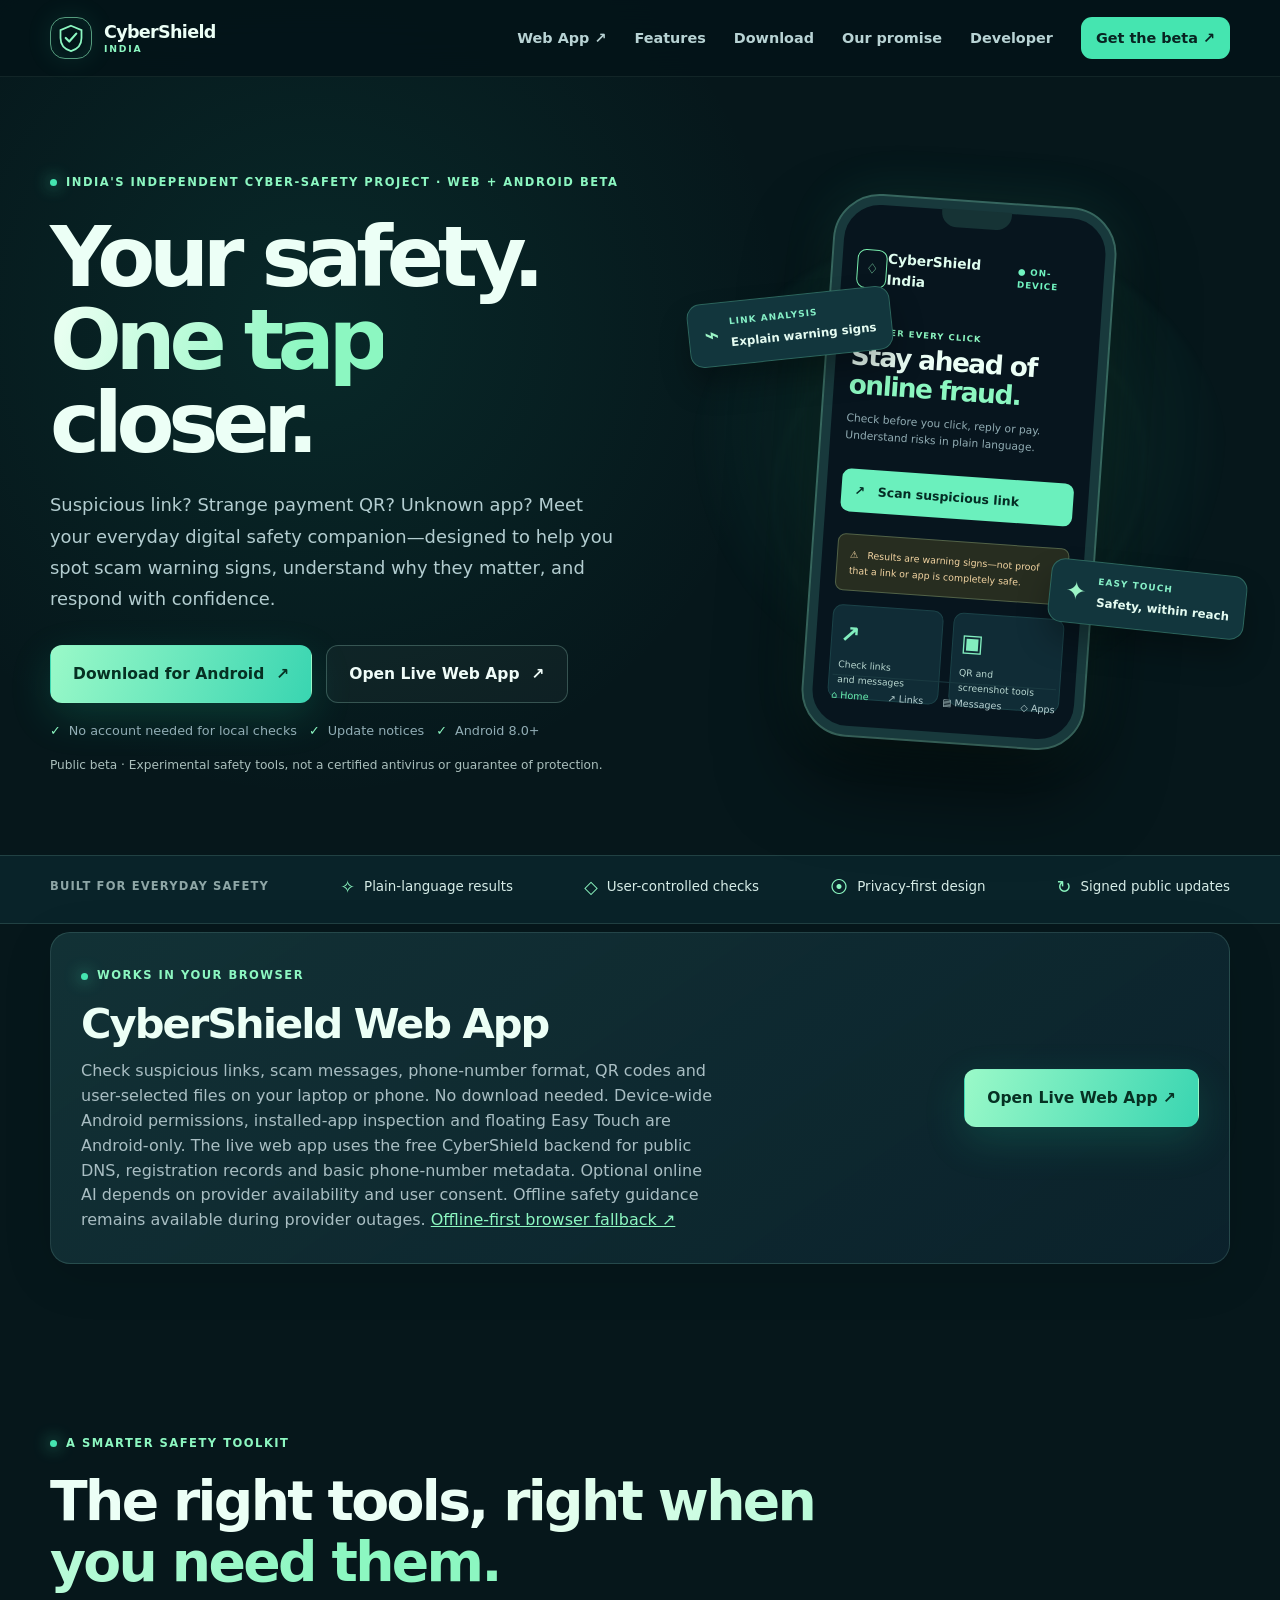
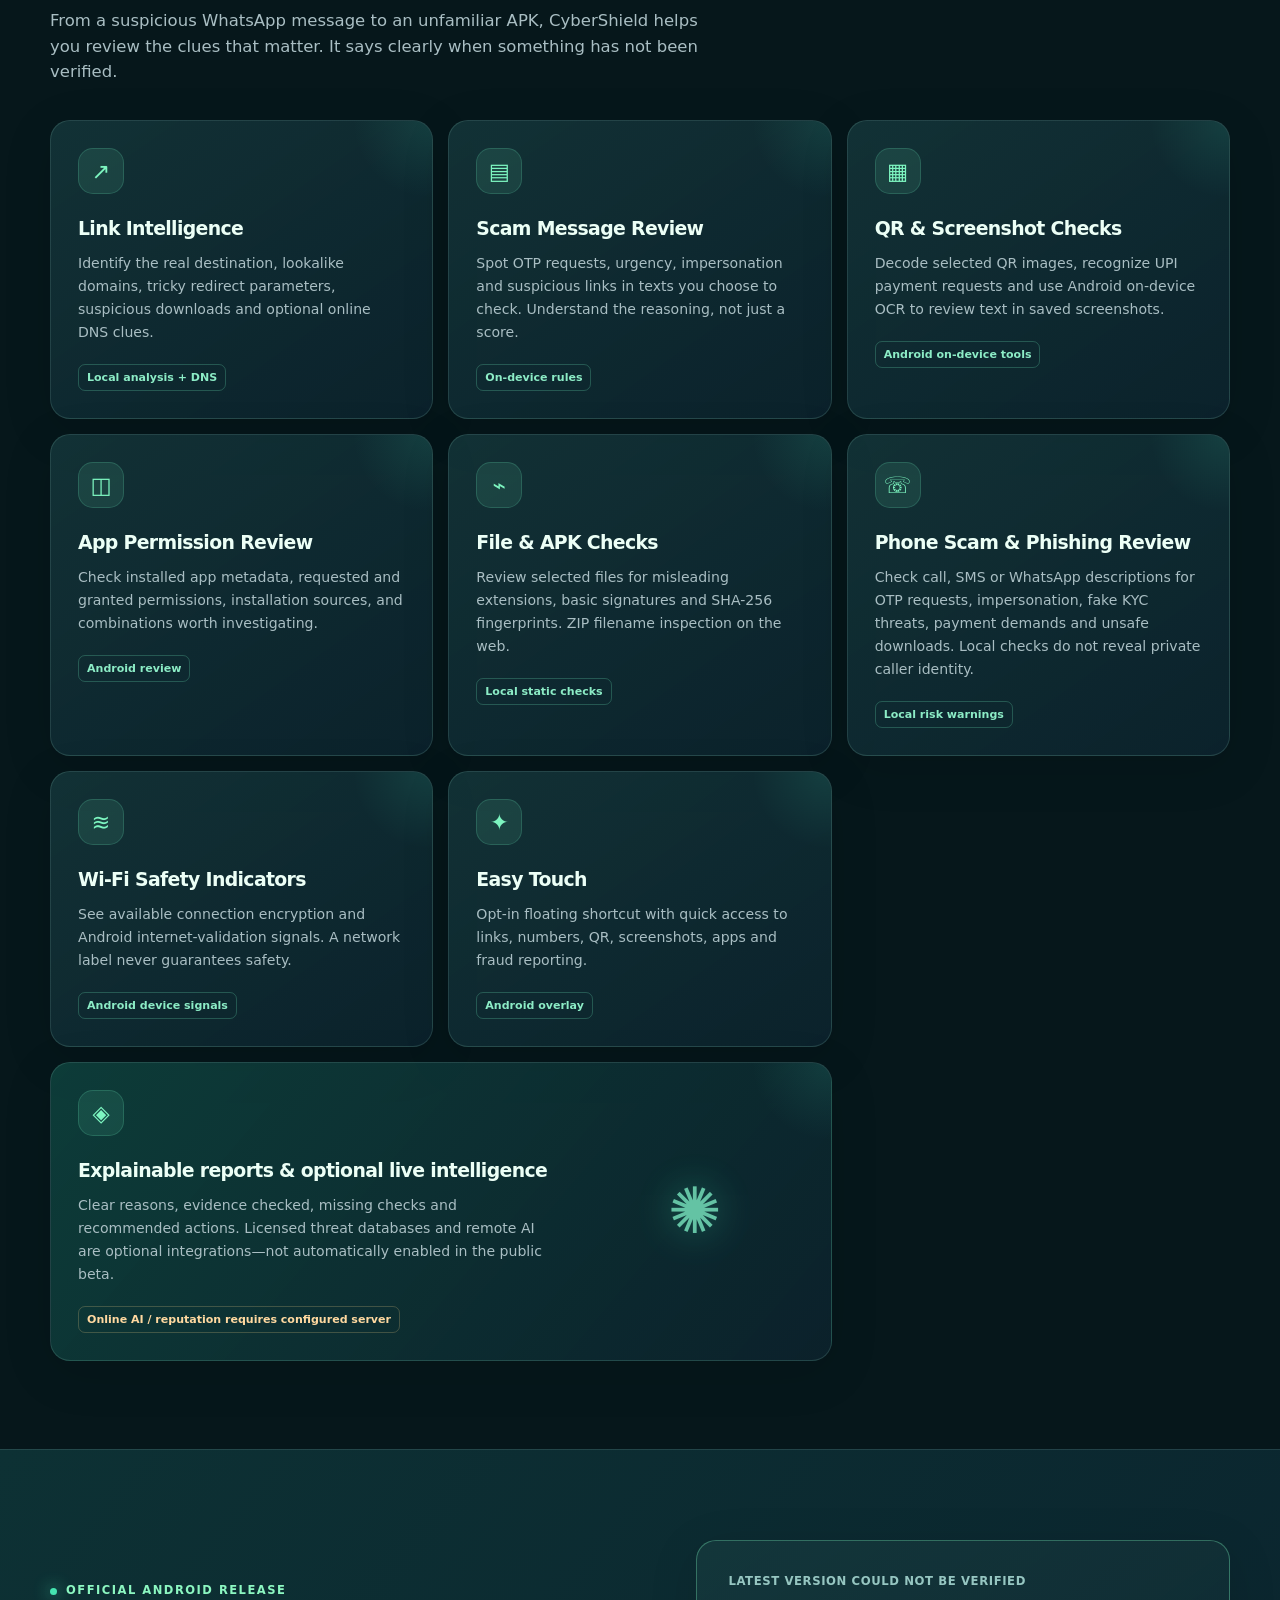
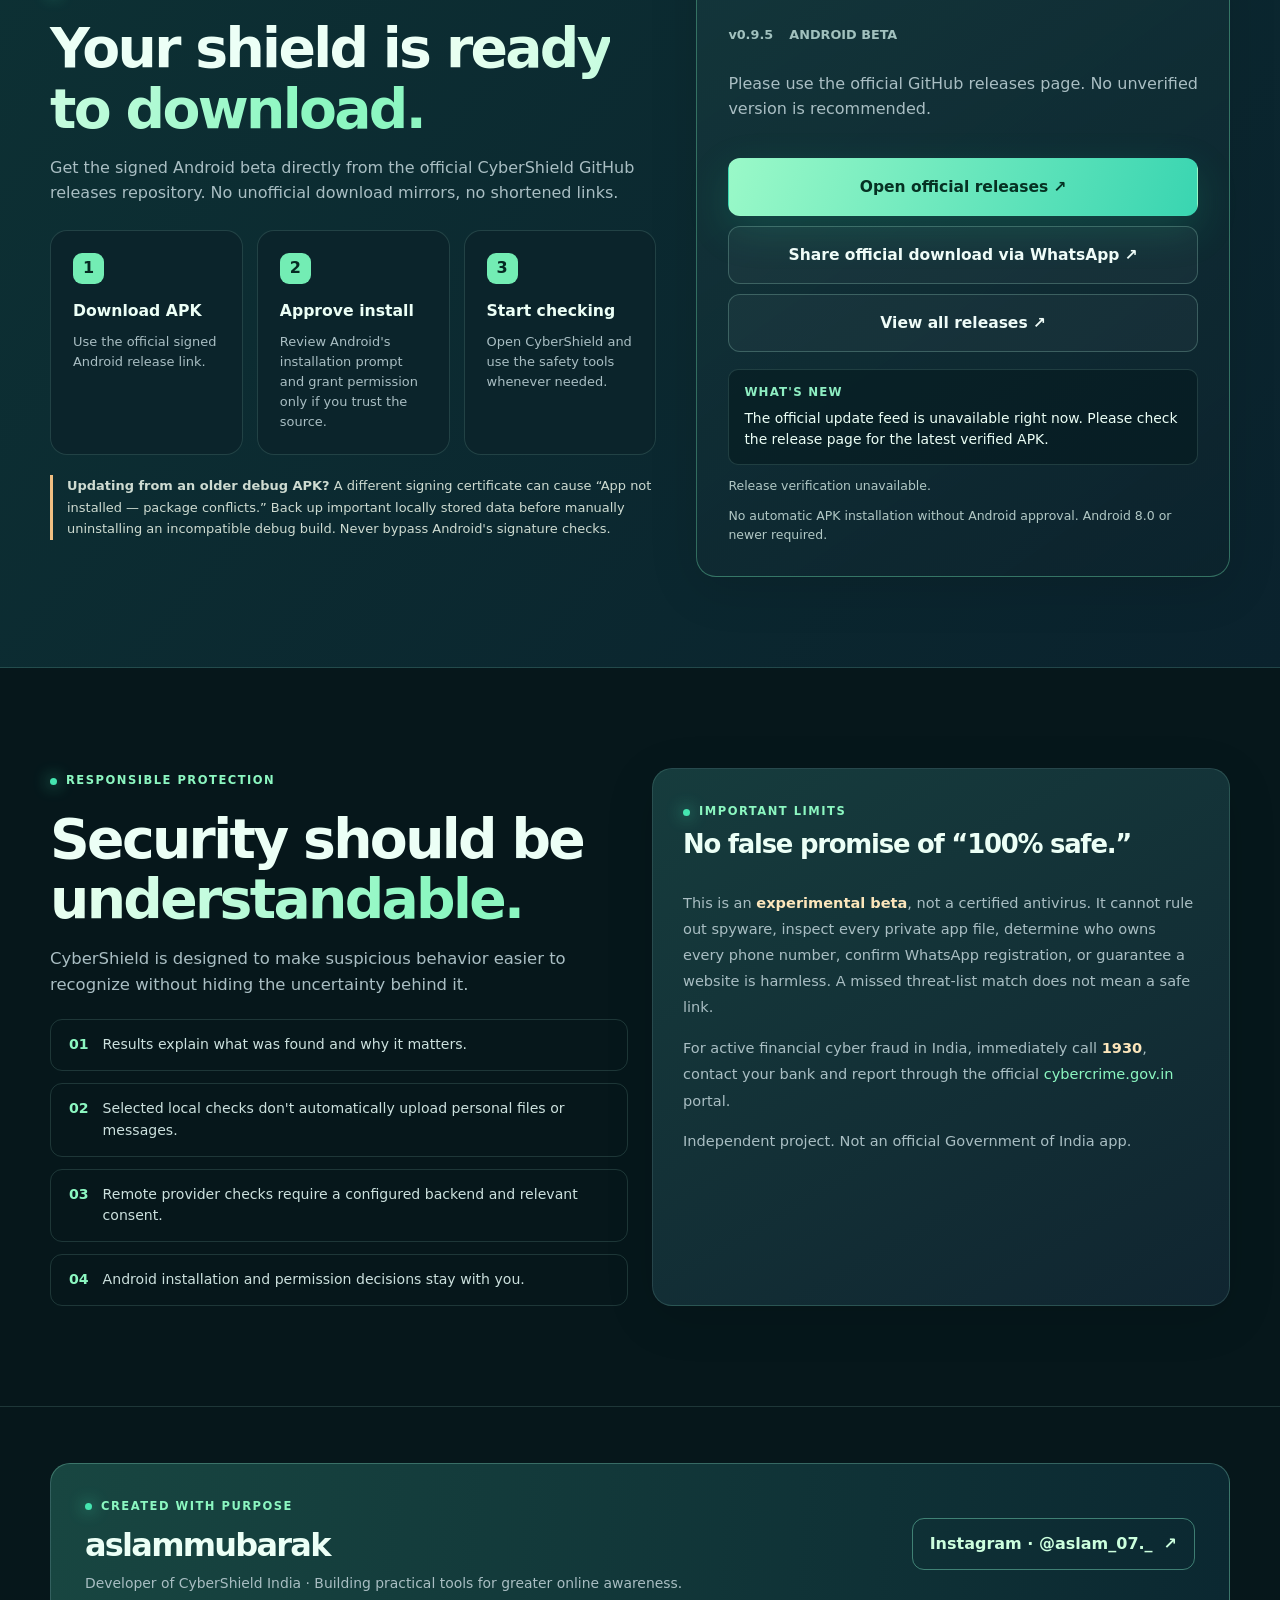
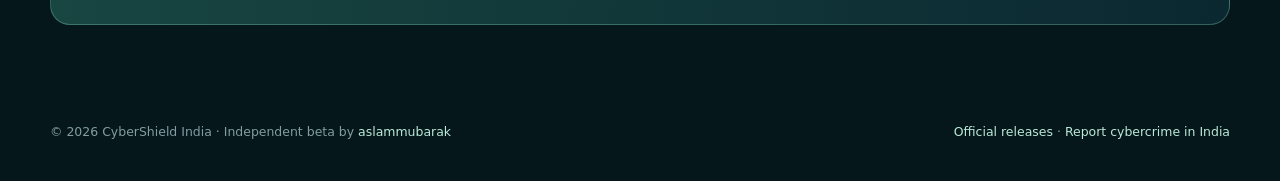
==== commit 42861091: "Publish CyberShield landing page and browser web app" ====
--- a/index.html
+++ b/index.html
@@ -34,7 +34,7 @@
   <div class="glass" style="padding:30px;display:flex;align-items:center;justify-content:space-between;flex-wrap:wrap;gap:22px">
     <div style="flex:1 1 320px"><span class="eyebrow">Works in your browser</span>
       <h2 style="font-size:clamp(1.7rem,3.5vw,2.6rem);line-height:1.15;margin:12px 0">CyberShield Web App</h2>
-      <p style="margin:0;max-width:640px">Check suspicious links, scam messages, phone-number format, QR codes and user-selected files on your laptop or phone. No download needed. Device-wide Android permissions, installed-app inspection and floating Easy Touch are Android-only. The live web app uses the free CyberShield backend for public DNS, registration records and basic phone-number metadata. Licensed malware-reputation and remote AI services are not configured. <a href="./app/" style="text-decoration:underline;color:#8cf7c1">Offline-first browser fallback ↗</a></p>
+      <p style="margin:0;max-width:640px">Check suspicious links, scam messages, phone-number format, QR codes and user-selected files on your laptop or phone. No download needed. Device-wide Android permissions, installed-app inspection and floating Easy Touch are Android-only. The live web app uses the free CyberShield backend for public DNS, registration records and basic phone-number metadata. Optional online AI depends on provider availability and user consent. Offline safety guidance remains available during provider outages. <a href="./app/" style="text-decoration:underline;color:#8cf7c1">Offline-first browser fallback ↗</a></p>
     </div>
     <a class="button button-primary" style="flex:0 0 auto" href="https://cybershield-india-beta.onrender.com/">Open Live Web App ↗</a>
   </div>
@@ -45,12 +45,12 @@
 <article class="feature glass"><div class="feature-icon">▦</div><h3>QR & Screenshot Checks</h3><p>Decode selected QR images, recognize UPI payment requests and use Android on-device OCR to review text in saved screenshots.</p><span class="tag">Android on-device tools</span></article>
 <article class="feature glass"><div class="feature-icon">◫</div><h3>App Permission Review</h3><p>Check installed app metadata, requested and granted permissions, installation sources, and combinations worth investigating.</p><span class="tag">Android review</span></article>
 <article class="feature glass"><div class="feature-icon">⌁</div><h3>File & APK Checks</h3><p>Review selected files for misleading extensions, basic signatures and SHA-256 fingerprints. ZIP filename inspection on the web.</p><span class="tag">Local static checks</span></article>
-<article class="feature glass"><div class="feature-icon">☏</div><h3>Phone Number Guidance</h3><p>Format and region clues, safe-call advice and optional provider data. Does not reveal private ownership or WhatsApp status.</p><span class="tag">Format hints</span></article>
+<article class="feature glass"><div class="feature-icon">☏</div><h3>Phone Scam &amp; Phishing Review</h3><p>Check call, SMS or WhatsApp descriptions for OTP requests, impersonation, fake KYC threats, payment demands and unsafe downloads. Local checks do not reveal private caller identity.</p><span class="tag">Local risk warnings</span></article>
 <article class="feature glass"><div class="feature-icon">≋</div><h3>Wi-Fi Safety Indicators</h3><p>See available connection encryption and Android internet-validation signals. A network label never guarantees safety.</p><span class="tag">Android device signals</span></article>
 <article class="feature glass"><div class="feature-icon">✦</div><h3>Easy Touch</h3><p>Opt-in floating shortcut with quick access to links, numbers, QR, screenshots, apps and fraud reporting.</p><span class="tag">Android overlay</span></article>
 <article class="feature glass span-2"><div class="text"><div class="feature-icon">◈</div><h3>Explainable reports & optional live intelligence</h3><p>Clear reasons, evidence checked, missing checks and recommended actions. Licensed threat databases and remote AI are optional integrations—not automatically enabled in the public beta.</p><span class="tag optional">Online AI / reputation requires configured server</span></div><div class="decor">✺</div></article>
 </div></div></section>
-<section class="download-section" id="download"><div class="wrap download-grid"><div><div class="eyebrow">Official Android release</div><h2 class="section-title">Your shield is <span class="grad">ready to download.</span></h2><p>Get the signed Android beta directly from the official CyberShield GitHub releases repository. No unofficial download mirrors, no shortened links.</p><div class="steps"><div class="step"><span>1</span><b>Download APK</b><p>Use the official signed Android release link.</p></div><div class="step"><span>2</span><b>Approve install</b><p>Review Android's installation prompt and grant permission only if you trust the source.</p></div><div class="step"><span>3</span><b>Start checking</b><p>Open CyberShield and use the safety tools whenever needed.</p></div></div><div class="disclosure"><strong>Updating from an older debug APK?</strong> A different signing certificate can cause “App not installed — package conflicts.” Back up important locally stored data before manually uninstalling an incompatible debug build. Never bypass Android's signature checks.</div></div><aside class="download-card glass"><div class="version-status" id="release-status" aria-live="polite">Checking the official release feed…</div><div class="version-num"><span id="version">v0.9.2</span> <span>ANDROID BETA</span></div><p id="release-caption">Published releases are verified through the project's official public GitHub repository.</p><a id="apk-download" class="button button-primary" href="https://github.com/kakkux7/cybershield-india-updates/releases/tag/v0.9.2" rel="noopener noreferrer">Download official APK ↗</a><a id="release-page" class="button button-secondary" style="margin-top:10px" href="https://github.com/kakkux7/cybershield-india-updates/releases" rel="noopener noreferrer">View all releases ↗</a><div class="release-notes" aria-live="polite"><b>What's new</b><span id="release-notes">Loading the latest public release notes…</span></div><p class="small" id="release-hash">Publisher-controlled file hashes appear when the latest release includes them.</p><p class="small">No automatic APK installation without Android approval. Android 8.0 or newer required.</p></aside></div></section>
+<section class="download-section" id="download"><div class="wrap download-grid"><div><div class="eyebrow">Official Android release</div><h2 class="section-title">Your shield is <span class="grad">ready to download.</span></h2><p>Get the signed Android beta directly from the official CyberShield GitHub releases repository. No unofficial download mirrors, no shortened links.</p><div class="steps"><div class="step"><span>1</span><b>Download APK</b><p>Use the official signed Android release link.</p></div><div class="step"><span>2</span><b>Approve install</b><p>Review Android's installation prompt and grant permission only if you trust the source.</p></div><div class="step"><span>3</span><b>Start checking</b><p>Open CyberShield and use the safety tools whenever needed.</p></div></div><div class="disclosure"><strong>Updating from an older debug APK?</strong> A different signing certificate can cause “App not installed — package conflicts.” Back up important locally stored data before manually uninstalling an incompatible debug build. Never bypass Android's signature checks.</div></div><aside class="download-card glass"><div class="version-status" id="release-status" aria-live="polite">Checking the official release feed…</div><div class="version-num"><span id="version">v0.9.5</span> <span>ANDROID BETA</span></div><p id="release-caption">Published releases are verified through the project's official public GitHub repository.</p><a id="apk-download" class="button button-primary" href="https://github.com/kakkux7/cybershield-india-updates/releases/tag/v0.9.5" rel="noopener noreferrer">Download official APK ↗</a><a class="button button-secondary" style="margin-top:10px" href="https://wa.me/?text=CyberShield%20India%20official%20Android%20download%3A%20https%3A%2F%2Fkakkux7.github.io%2Fcybershield-india-updates%2F" target="_blank" rel="noopener noreferrer">Share official download via WhatsApp ↗</a><a id="release-page" class="button button-secondary" style="margin-top:10px" href="https://github.com/kakkux7/cybershield-india-updates/releases" rel="noopener noreferrer">View all releases ↗</a><div class="release-notes" aria-live="polite"><b>What's new</b><span id="release-notes">Loading the latest public release notes…</span></div><p class="small" id="release-hash">Publisher-controlled file hashes appear when the latest release includes them.</p><p class="small">No automatic APK installation without Android approval. Android 8.0 or newer required.</p></aside></div></section>
 <section class="trust" id="about"><div class="wrap trust-grid"><div><div class="eyebrow">Responsible protection</div><h2 class="section-title">Security should be <span class="grad">understandable.</span></h2><p class="section-description">CyberShield is designed to make suspicious behavior easier to recognize without hiding the uncertainty behind it.</p><div class="trust-points"><div class="point"><b>01</b> Results explain what was found and why it matters.</div><div class="point"><b>02</b> Selected local checks don't automatically upload personal files or messages.</div><div class="point"><b>03</b> Remote provider checks require a configured backend and relevant consent.</div><div class="point"><b>04</b> Android installation and permission decisions stay with you.</div></div></div><aside class="truth glass"><div class="eyebrow">Important limits</div><h3>No false promise of “100% safe.”</h3><p>This is an <strong>experimental beta</strong>, not a certified antivirus. It cannot rule out spyware, inspect every private app file, determine who owns every phone number, confirm WhatsApp registration, or guarantee a website is harmless. A missed threat-list match does not mean a safe link.</p><p>For active financial cyber fraud in India, immediately call <strong>1930</strong>, contact your bank and report through the official <a href="https://cybercrime.gov.in/" target="_blank" rel="noopener noreferrer" class="accent">cybercrime.gov.in</a> portal.</p><p style="margin-bottom:0">Independent project. Not an official Government of India app.</p></aside></div></section>
 <section id="developer" class="author"><div class="wrap"><div class="author-card"><div><div class="eyebrow">Created with purpose</div><div class="author-name">aslammubarak</div><p class="author-description">Developer of CyberShield India · Building practical tools for greater online awareness.</p></div><a class="author-link" href="https://www.instagram.com/aslam_07._/" target="_blank" rel="noopener noreferrer">Instagram · @aslam_07._ <span aria-hidden="true">↗</span></a></div></div></section>
 </main>
@@ -70,7 +70,7 @@
   if(!response.ok)throw Error('Release feed not reachable');const d=await response.json();
   const v=String(d.latestVersion||'');if(!/^\d{1,3}\.\d{1,3}\.\d{1,3}$/.test(v)||!Number.isInteger(d.versionCode)||d.versionCode<1)throw Error('Invalid version metadata');
   if(d.published!==true || !approvedPage(d.releasePage))throw Error('No reviewed public release has been announced');
-  const trustedApk=approvedApk(d.apkUrl,v)?d.apkUrl:'';
+  const trustedApk=approvedApk(d.apkUrl,v)&&/^[0-9a-fA-F]{64}$/.test(String(d.apkSha256||''))?d.apkUrl:'';
   $('version').textContent='v'+v;
   $('release-status').textContent='✓ Official public release listed';
   $('release-caption').textContent='Version '+v+' · Signed Android APK · v'+d.versionCode+' release code';
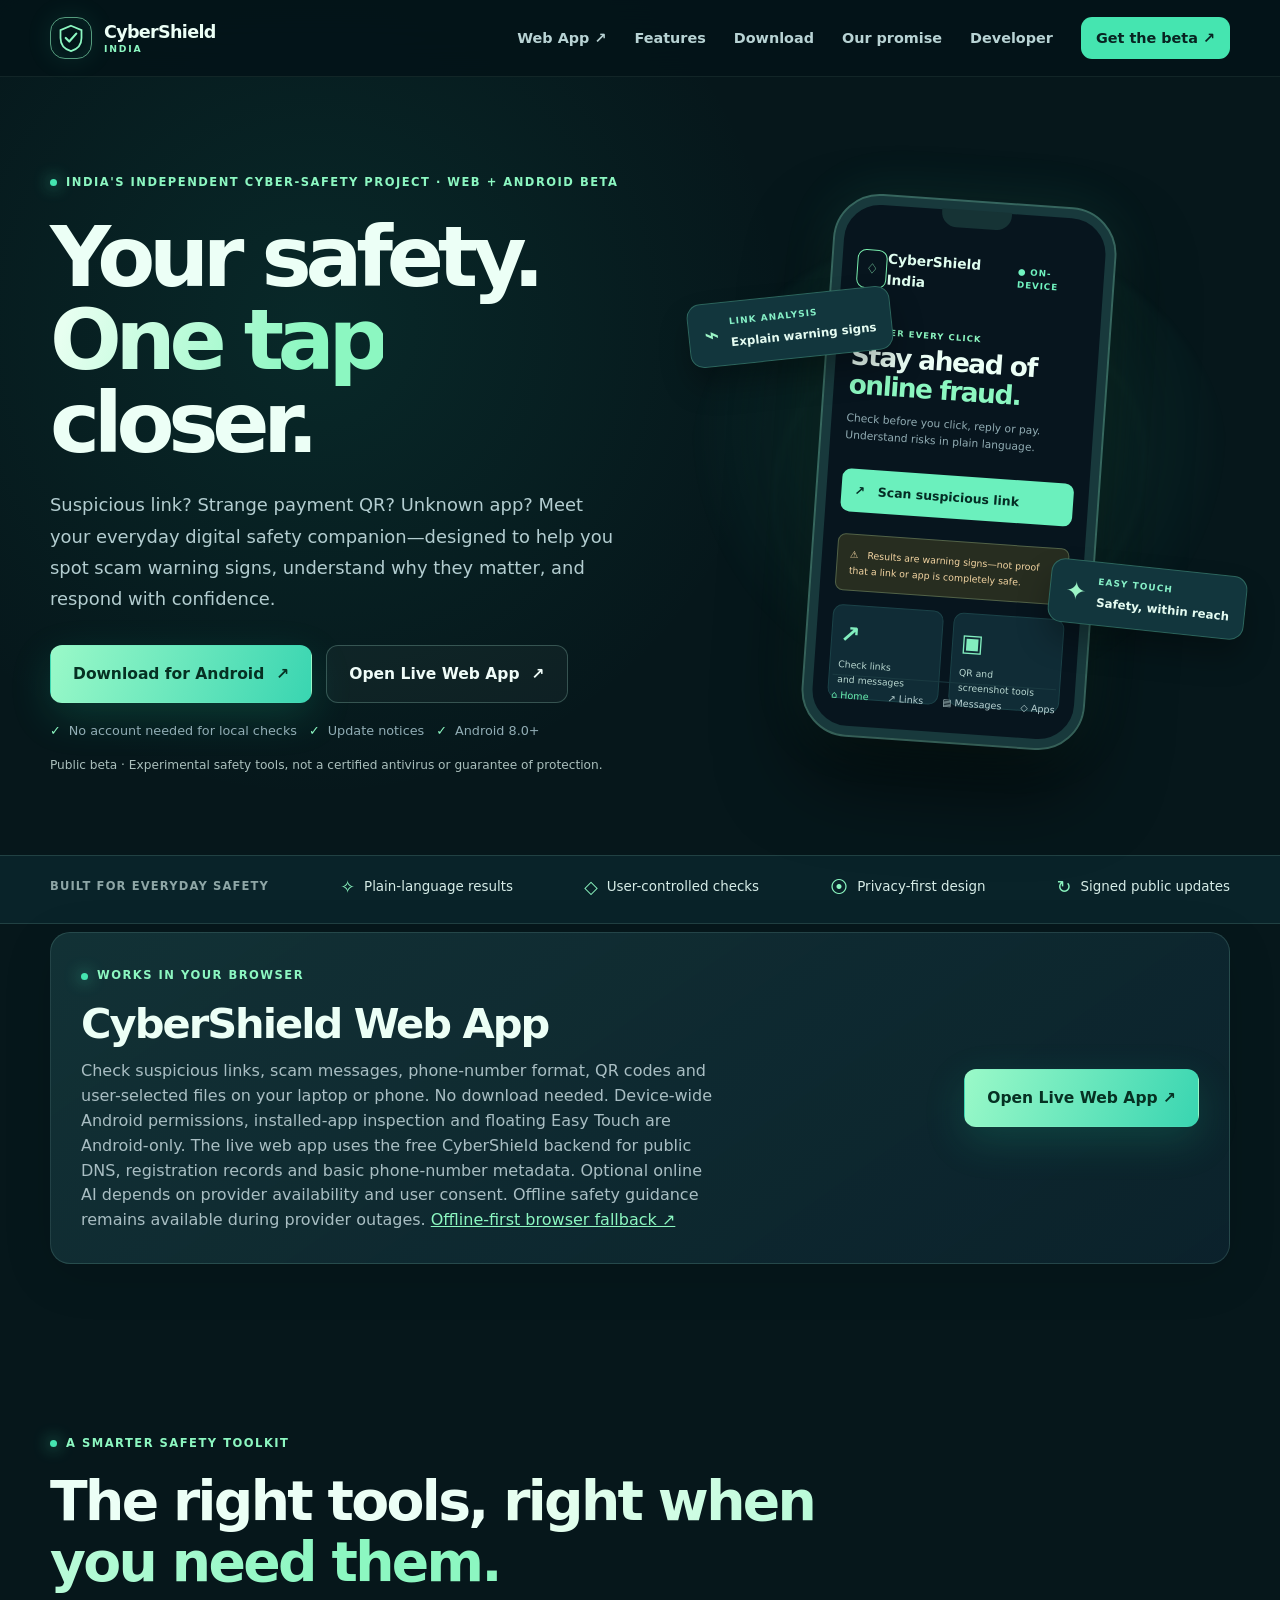
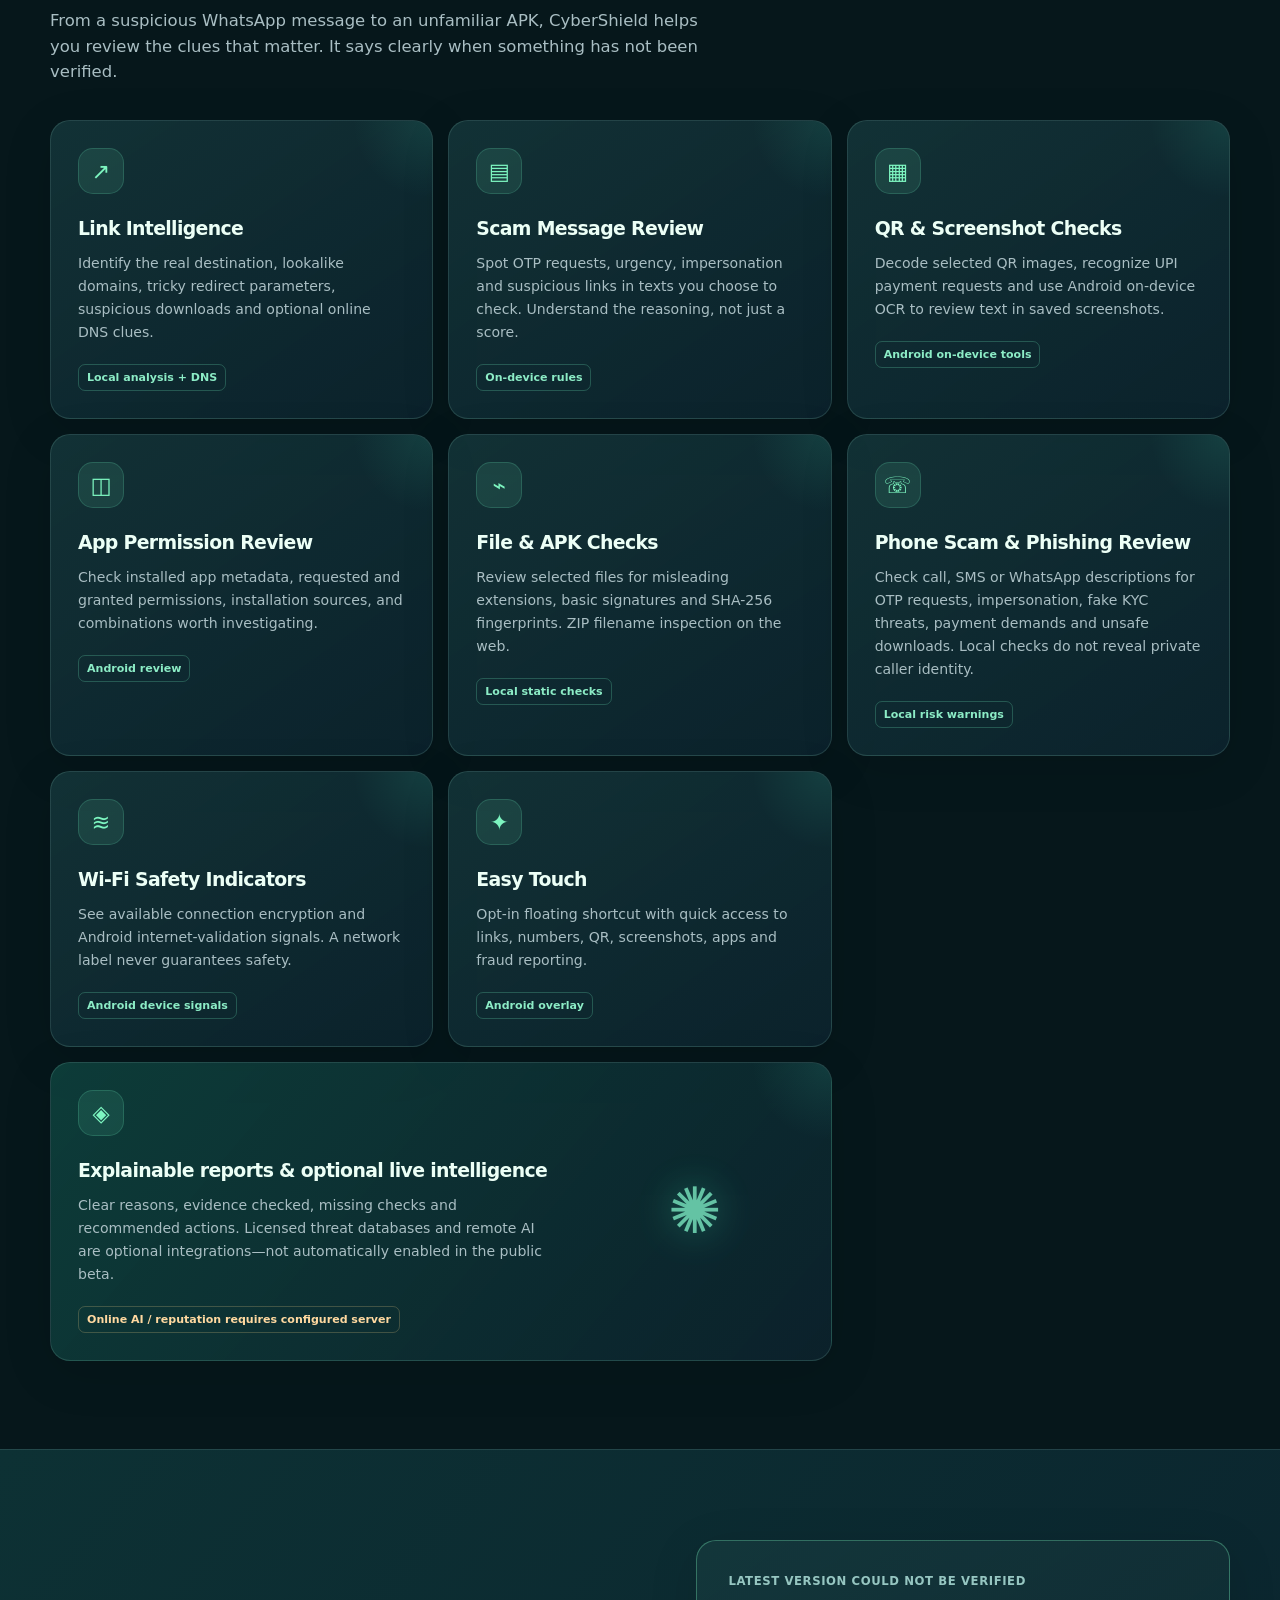
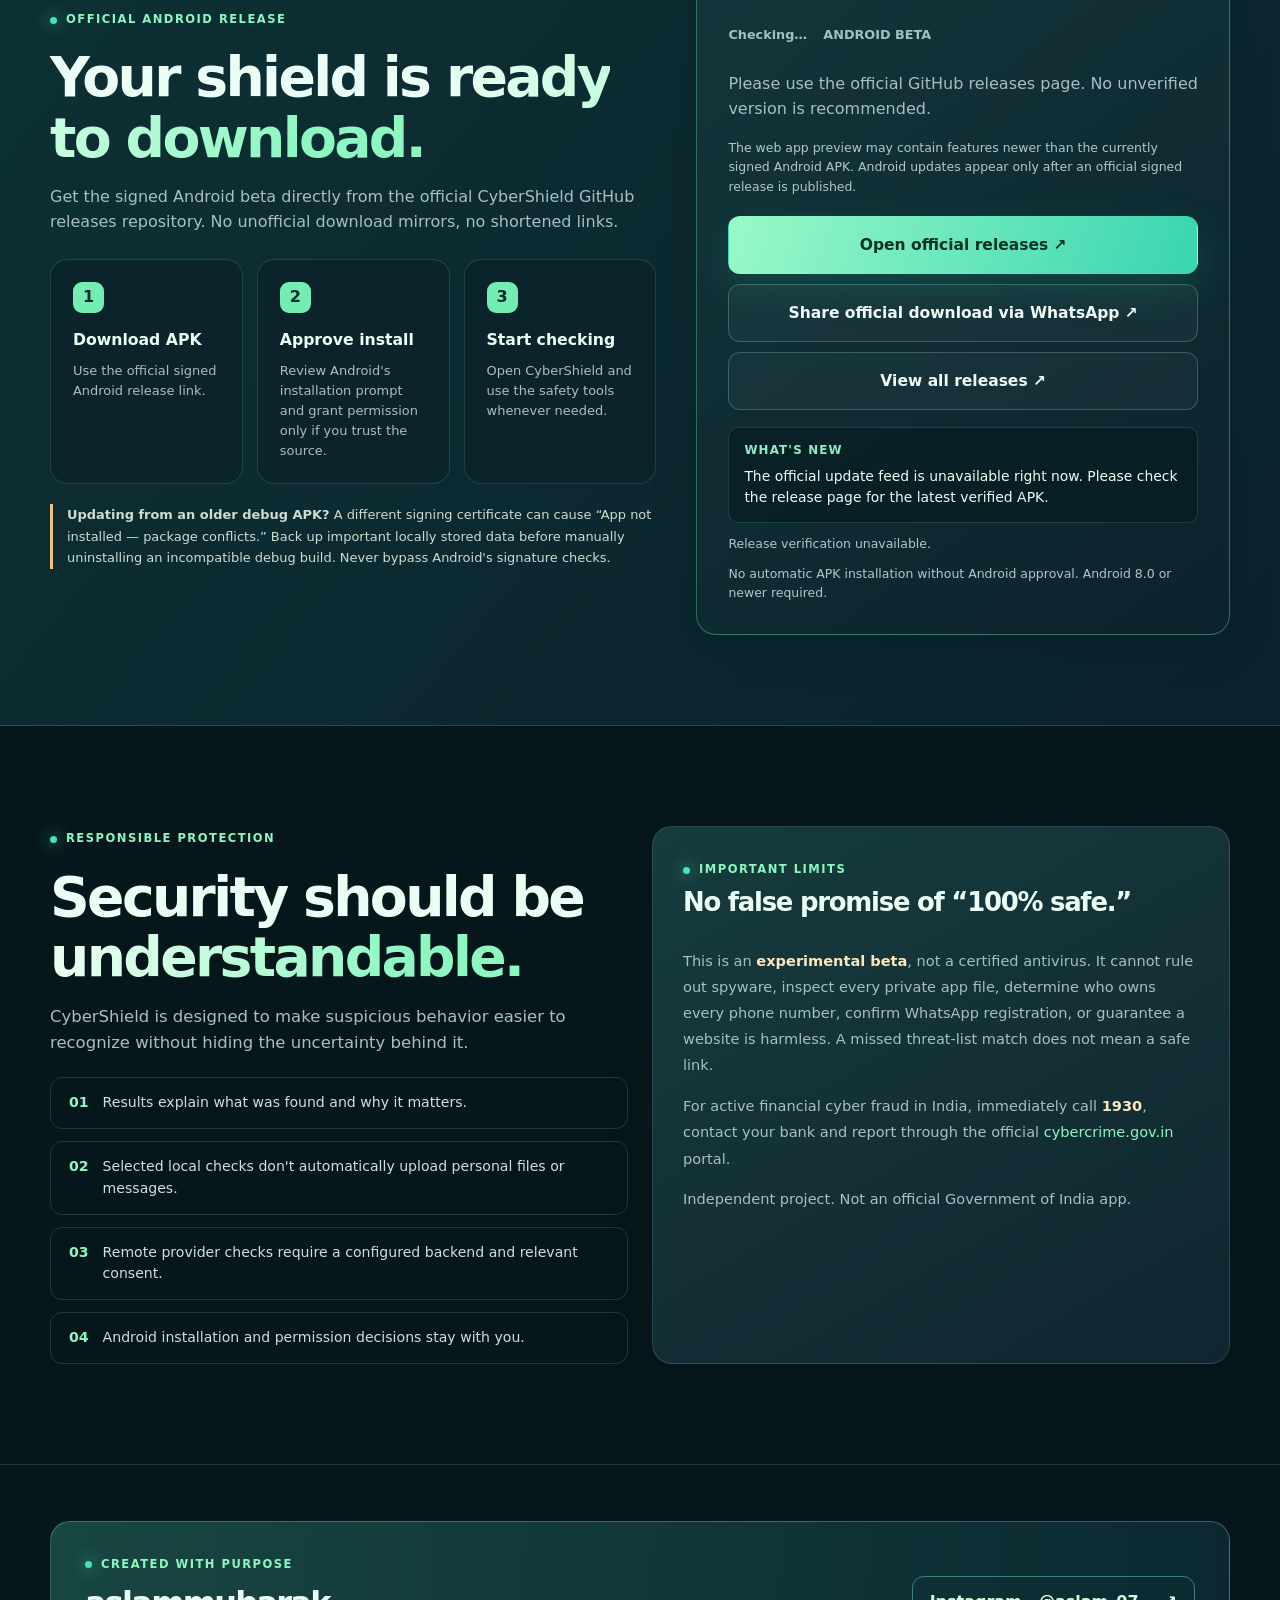
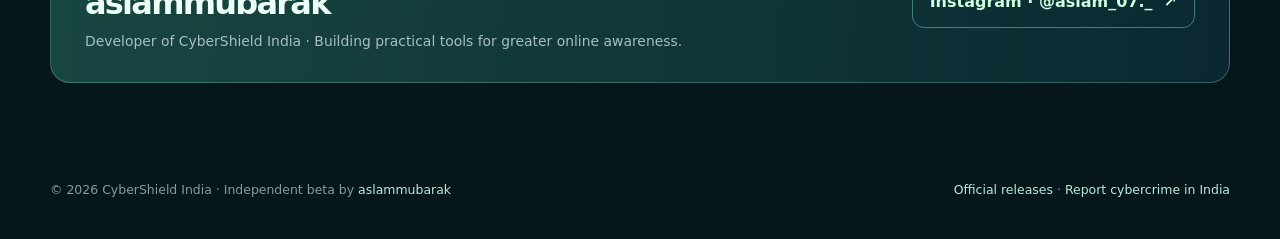
==== commit 9ea2826b: "Publish CyberShield landing page and browser web app" ====
--- a/index.html
+++ b/index.html
@@ -50,7 +50,7 @@
 <article class="feature glass"><div class="feature-icon">✦</div><h3>Easy Touch</h3><p>Opt-in floating shortcut with quick access to links, numbers, QR, screenshots, apps and fraud reporting.</p><span class="tag">Android overlay</span></article>
 <article class="feature glass span-2"><div class="text"><div class="feature-icon">◈</div><h3>Explainable reports & optional live intelligence</h3><p>Clear reasons, evidence checked, missing checks and recommended actions. Licensed threat databases and remote AI are optional integrations—not automatically enabled in the public beta.</p><span class="tag optional">Online AI / reputation requires configured server</span></div><div class="decor">✺</div></article>
 </div></div></section>
-<section class="download-section" id="download"><div class="wrap download-grid"><div><div class="eyebrow">Official Android release</div><h2 class="section-title">Your shield is <span class="grad">ready to download.</span></h2><p>Get the signed Android beta directly from the official CyberShield GitHub releases repository. No unofficial download mirrors, no shortened links.</p><div class="steps"><div class="step"><span>1</span><b>Download APK</b><p>Use the official signed Android release link.</p></div><div class="step"><span>2</span><b>Approve install</b><p>Review Android's installation prompt and grant permission only if you trust the source.</p></div><div class="step"><span>3</span><b>Start checking</b><p>Open CyberShield and use the safety tools whenever needed.</p></div></div><div class="disclosure"><strong>Updating from an older debug APK?</strong> A different signing certificate can cause “App not installed — package conflicts.” Back up important locally stored data before manually uninstalling an incompatible debug build. Never bypass Android's signature checks.</div></div><aside class="download-card glass"><div class="version-status" id="release-status" aria-live="polite">Checking the official release feed…</div><div class="version-num"><span id="version">v0.9.5</span> <span>ANDROID BETA</span></div><p id="release-caption">Published releases are verified through the project's official public GitHub repository.</p><a id="apk-download" class="button button-primary" href="https://github.com/kakkux7/cybershield-india-updates/releases/tag/v0.9.5" rel="noopener noreferrer">Download official APK ↗</a><a class="button button-secondary" style="margin-top:10px" href="https://wa.me/?text=CyberShield%20India%20official%20Android%20download%3A%20https%3A%2F%2Fkakkux7.github.io%2Fcybershield-india-updates%2F" target="_blank" rel="noopener noreferrer">Share official download via WhatsApp ↗</a><a id="release-page" class="button button-secondary" style="margin-top:10px" href="https://github.com/kakkux7/cybershield-india-updates/releases" rel="noopener noreferrer">View all releases ↗</a><div class="release-notes" aria-live="polite"><b>What's new</b><span id="release-notes">Loading the latest public release notes…</span></div><p class="small" id="release-hash">Publisher-controlled file hashes appear when the latest release includes them.</p><p class="small">No automatic APK installation without Android approval. Android 8.0 or newer required.</p></aside></div></section>
+<section class="download-section" id="download"><div class="wrap download-grid"><div><div class="eyebrow">Official Android release</div><h2 class="section-title">Your shield is <span class="grad">ready to download.</span></h2><p>Get the signed Android beta directly from the official CyberShield GitHub releases repository. No unofficial download mirrors, no shortened links.</p><div class="steps"><div class="step"><span>1</span><b>Download APK</b><p>Use the official signed Android release link.</p></div><div class="step"><span>2</span><b>Approve install</b><p>Review Android's installation prompt and grant permission only if you trust the source.</p></div><div class="step"><span>3</span><b>Start checking</b><p>Open CyberShield and use the safety tools whenever needed.</p></div></div><div class="disclosure"><strong>Updating from an older debug APK?</strong> A different signing certificate can cause “App not installed — package conflicts.” Back up important locally stored data before manually uninstalling an incompatible debug build. Never bypass Android's signature checks.</div></div><aside class="download-card glass"><div class="version-status" id="release-status" aria-live="polite">Checking the official release feed…</div><div class="version-num"><span id="version">Checking…</span> <span>ANDROID BETA</span></div><p id="release-caption">Published releases are verified through the project's official public GitHub repository.</p><p class="small">The web app preview may contain features newer than the currently signed Android APK. Android updates appear only after an official signed release is published.</p><a id="apk-download" class="button button-primary" href="https://github.com/kakkux7/cybershield-india-updates/releases" rel="noopener noreferrer">View official releases ↗</a><a class="button button-secondary" style="margin-top:10px" href="https://wa.me/?text=CyberShield%20India%20official%20Android%20download%3A%20https%3A%2F%2Fkakkux7.github.io%2Fcybershield-india-updates%2F" target="_blank" rel="noopener noreferrer">Share official download via WhatsApp ↗</a><a id="release-page" class="button button-secondary" style="margin-top:10px" href="https://github.com/kakkux7/cybershield-india-updates/releases" rel="noopener noreferrer">View all releases ↗</a><div class="release-notes" aria-live="polite"><b>What's new</b><span id="release-notes">Loading the latest public release notes…</span></div><p class="small" id="release-hash">Publisher-controlled file hashes appear when the latest release includes them.</p><p class="small">No automatic APK installation without Android approval. Android 8.0 or newer required.</p></aside></div></section>
 <section class="trust" id="about"><div class="wrap trust-grid"><div><div class="eyebrow">Responsible protection</div><h2 class="section-title">Security should be <span class="grad">understandable.</span></h2><p class="section-description">CyberShield is designed to make suspicious behavior easier to recognize without hiding the uncertainty behind it.</p><div class="trust-points"><div class="point"><b>01</b> Results explain what was found and why it matters.</div><div class="point"><b>02</b> Selected local checks don't automatically upload personal files or messages.</div><div class="point"><b>03</b> Remote provider checks require a configured backend and relevant consent.</div><div class="point"><b>04</b> Android installation and permission decisions stay with you.</div></div></div><aside class="truth glass"><div class="eyebrow">Important limits</div><h3>No false promise of “100% safe.”</h3><p>This is an <strong>experimental beta</strong>, not a certified antivirus. It cannot rule out spyware, inspect every private app file, determine who owns every phone number, confirm WhatsApp registration, or guarantee a website is harmless. A missed threat-list match does not mean a safe link.</p><p>For active financial cyber fraud in India, immediately call <strong>1930</strong>, contact your bank and report through the official <a href="https://cybercrime.gov.in/" target="_blank" rel="noopener noreferrer" class="accent">cybercrime.gov.in</a> portal.</p><p style="margin-bottom:0">Independent project. Not an official Government of India app.</p></aside></div></section>
 <section id="developer" class="author"><div class="wrap"><div class="author-card"><div><div class="eyebrow">Created with purpose</div><div class="author-name">aslammubarak</div><p class="author-description">Developer of CyberShield India · Building practical tools for greater online awareness.</p></div><a class="author-link" href="https://www.instagram.com/aslam_07._/" target="_blank" rel="noopener noreferrer">Instagram · @aslam_07._ <span aria-hidden="true">↗</span></a></div></div></section>
 </main>
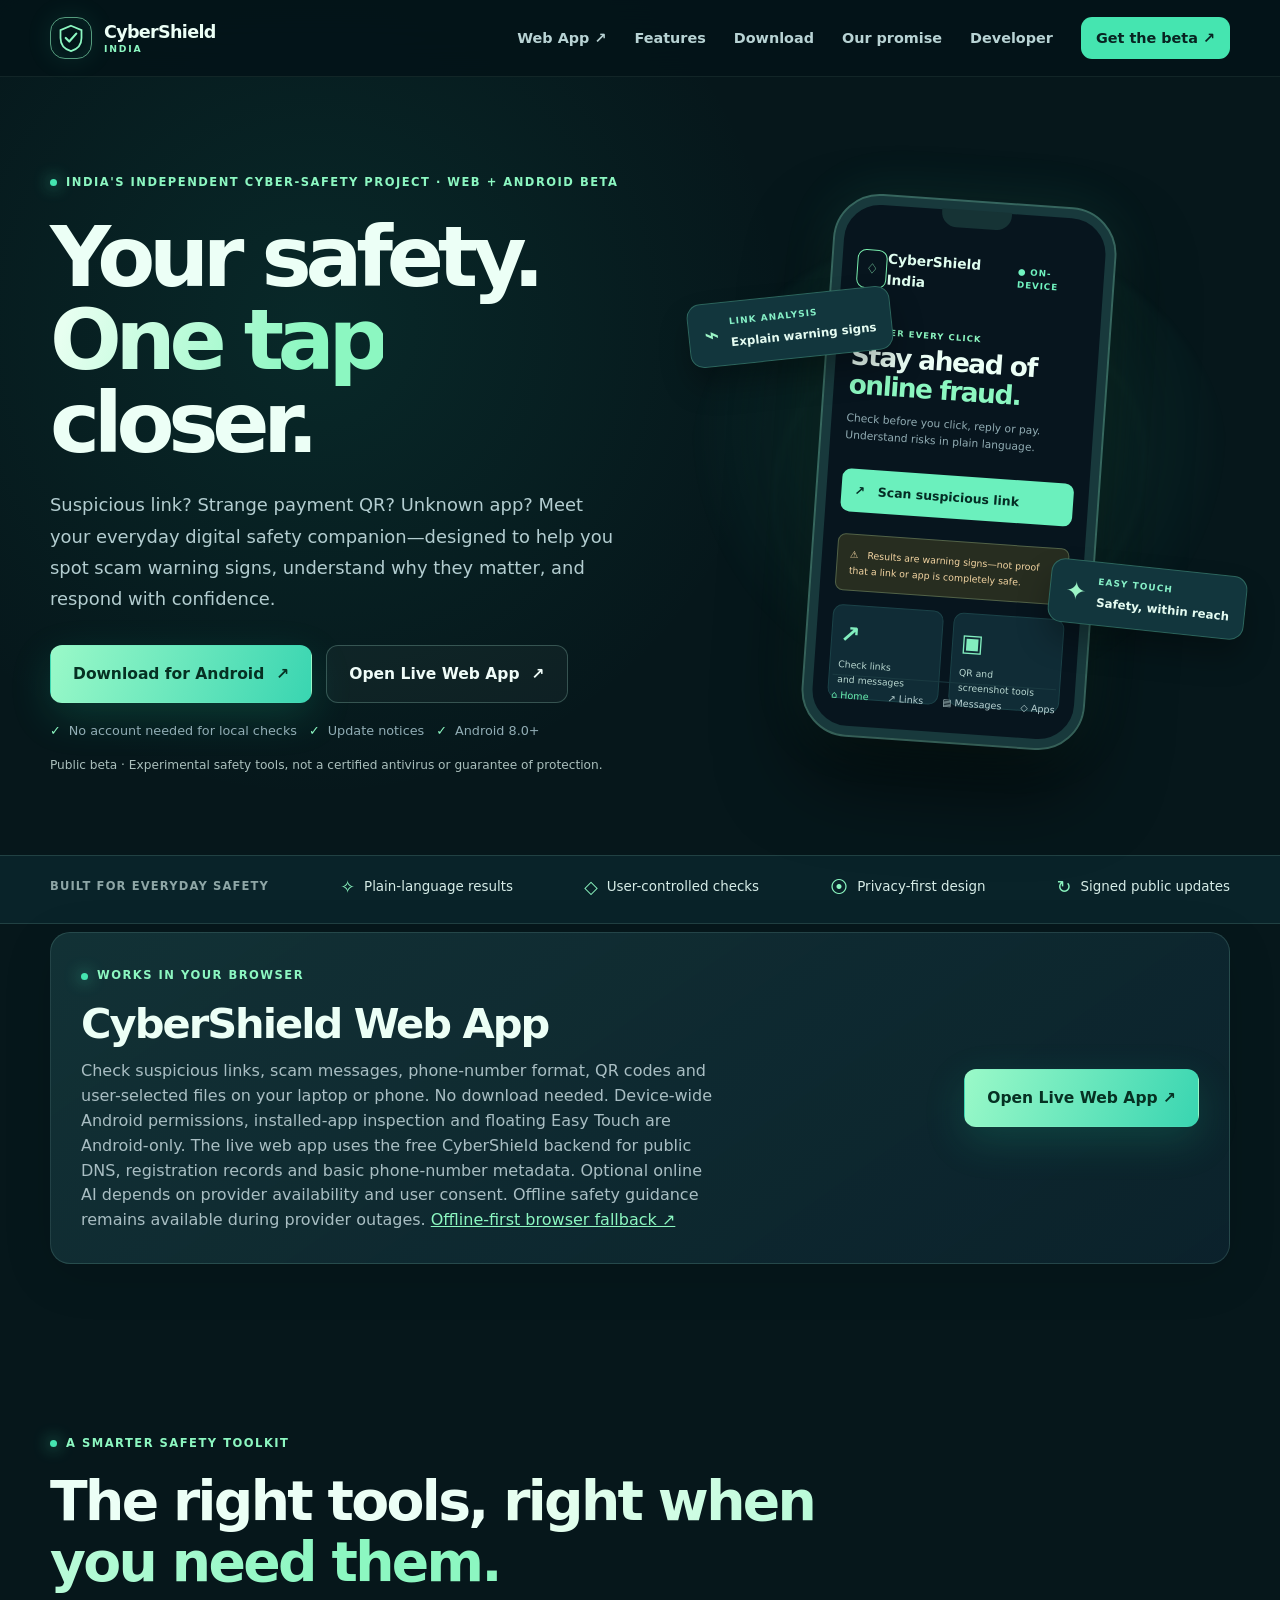
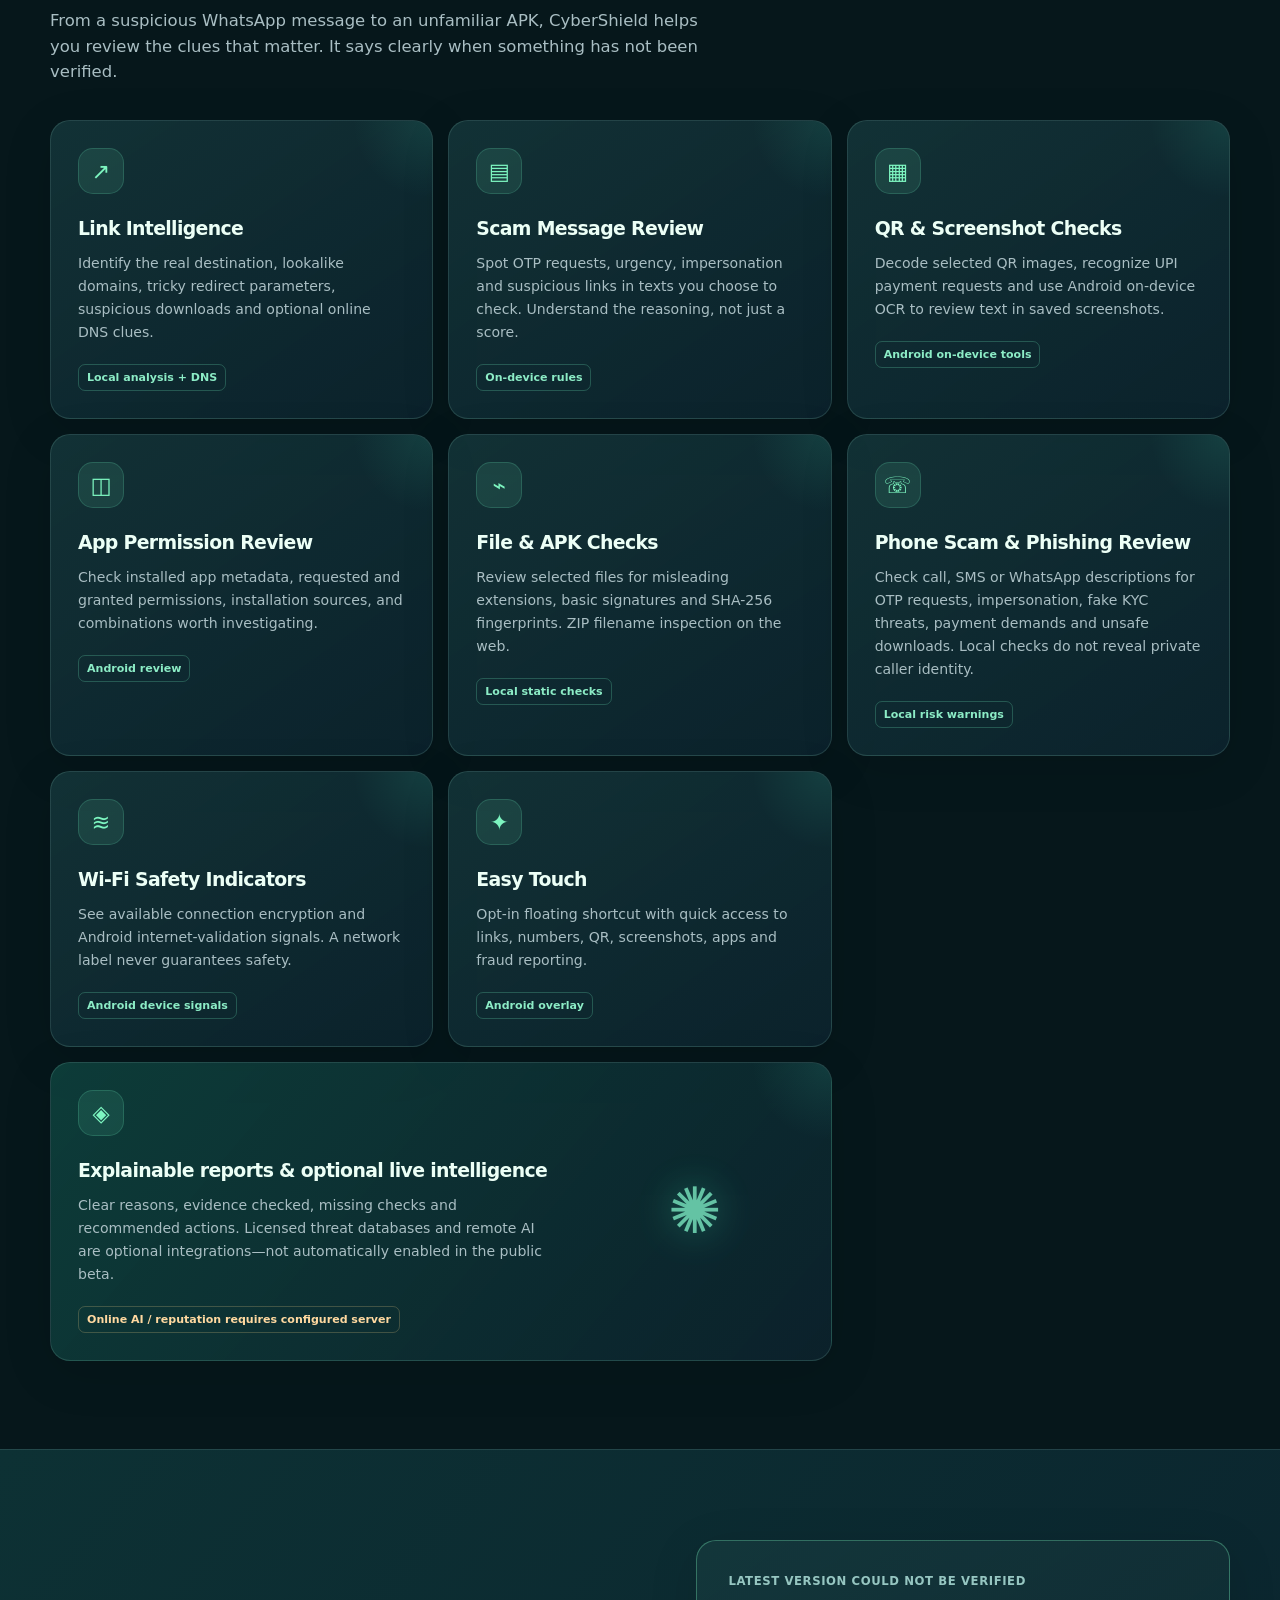
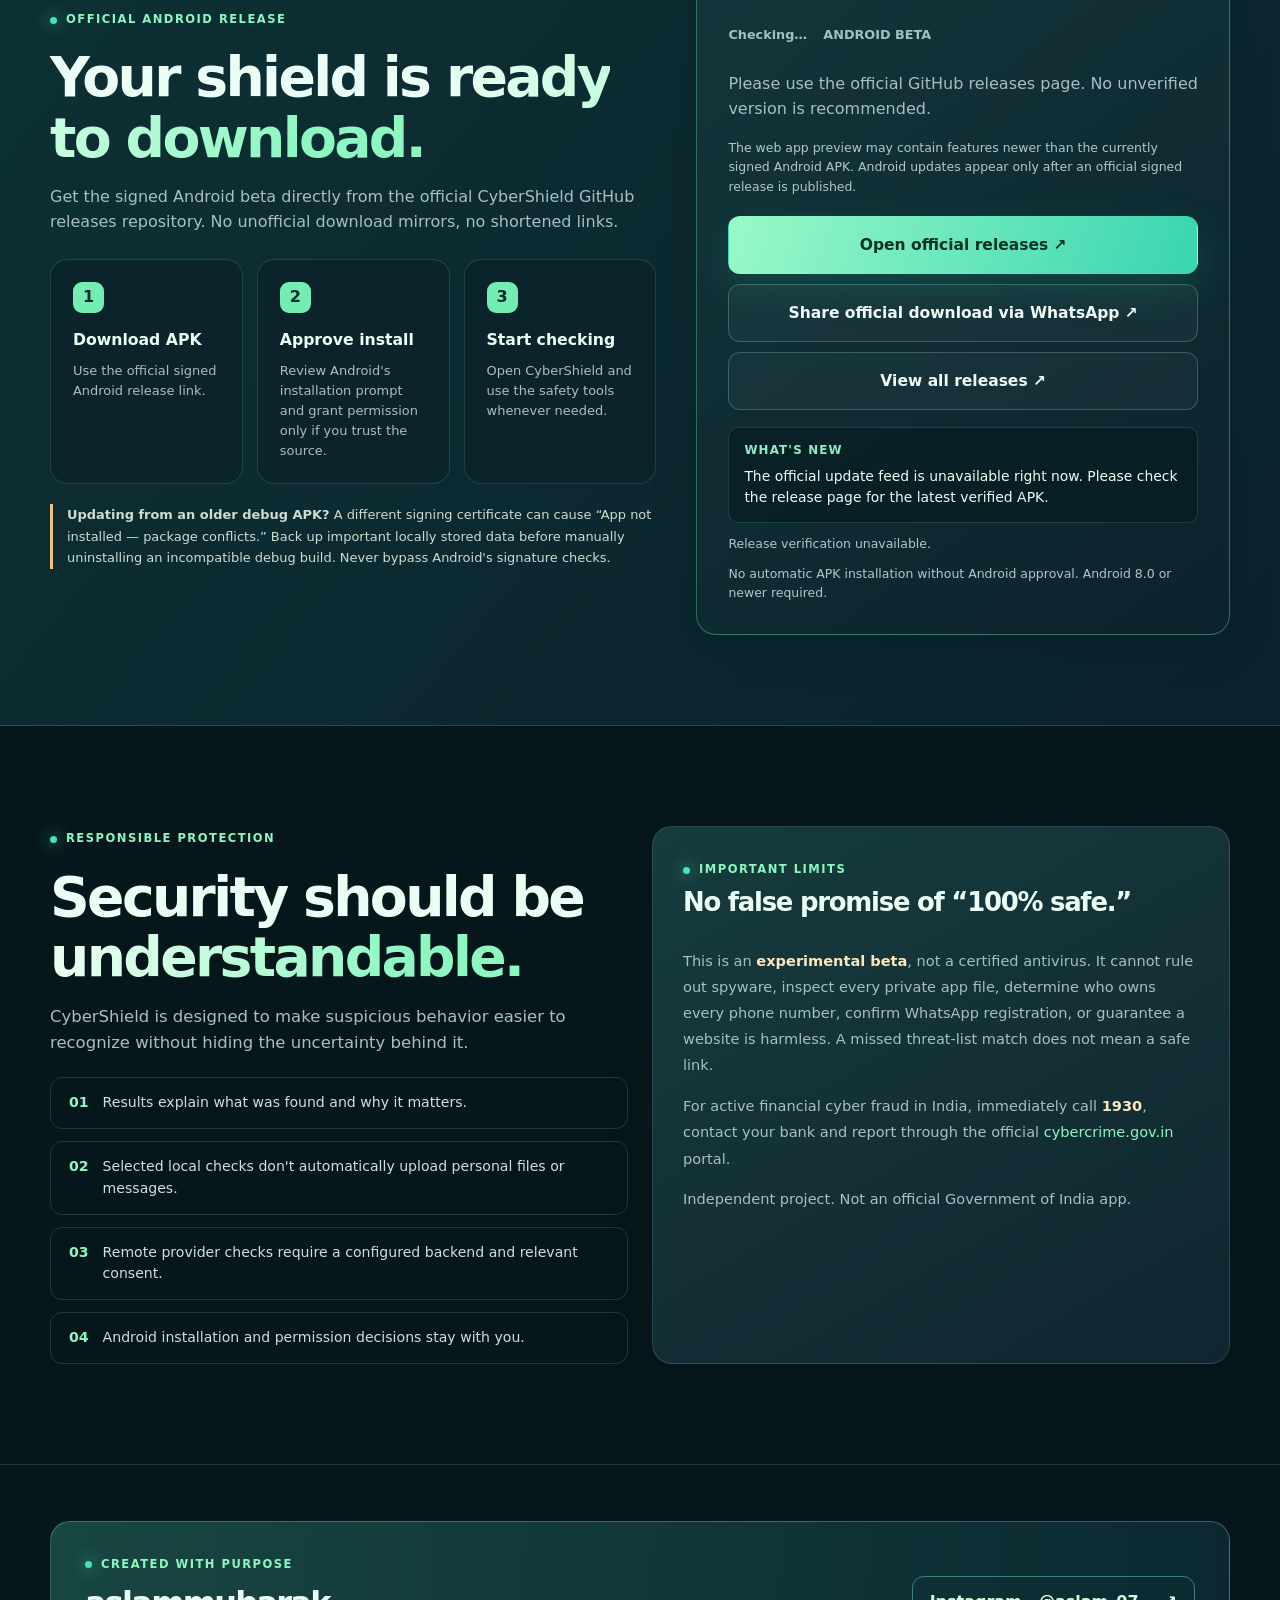
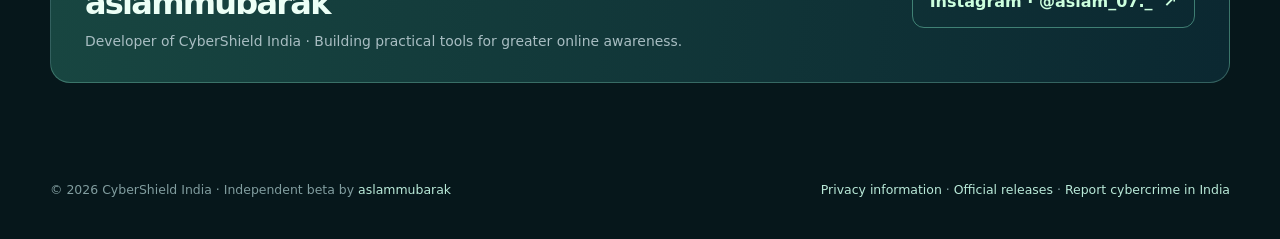
==== commit 02639ad6: "Publish CyberShield landing page and browser web app" ====
--- a/index.html
+++ b/index.html
@@ -54,7 +54,7 @@
 <section class="trust" id="about"><div class="wrap trust-grid"><div><div class="eyebrow">Responsible protection</div><h2 class="section-title">Security should be <span class="grad">understandable.</span></h2><p class="section-description">CyberShield is designed to make suspicious behavior easier to recognize without hiding the uncertainty behind it.</p><div class="trust-points"><div class="point"><b>01</b> Results explain what was found and why it matters.</div><div class="point"><b>02</b> Selected local checks don't automatically upload personal files or messages.</div><div class="point"><b>03</b> Remote provider checks require a configured backend and relevant consent.</div><div class="point"><b>04</b> Android installation and permission decisions stay with you.</div></div></div><aside class="truth glass"><div class="eyebrow">Important limits</div><h3>No false promise of “100% safe.”</h3><p>This is an <strong>experimental beta</strong>, not a certified antivirus. It cannot rule out spyware, inspect every private app file, determine who owns every phone number, confirm WhatsApp registration, or guarantee a website is harmless. A missed threat-list match does not mean a safe link.</p><p>For active financial cyber fraud in India, immediately call <strong>1930</strong>, contact your bank and report through the official <a href="https://cybercrime.gov.in/" target="_blank" rel="noopener noreferrer" class="accent">cybercrime.gov.in</a> portal.</p><p style="margin-bottom:0">Independent project. Not an official Government of India app.</p></aside></div></section>
 <section id="developer" class="author"><div class="wrap"><div class="author-card"><div><div class="eyebrow">Created with purpose</div><div class="author-name">aslammubarak</div><p class="author-description">Developer of CyberShield India · Building practical tools for greater online awareness.</p></div><a class="author-link" href="https://www.instagram.com/aslam_07._/" target="_blank" rel="noopener noreferrer">Instagram · @aslam_07._ <span aria-hidden="true">↗</span></a></div></div></section>
 </main>
-<footer class="wrap footer"><div>© <span id="year">2026</span> CyberShield India · Independent beta by <a href="https://www.instagram.com/aslam_07._/" target="_blank" rel="noopener noreferrer">aslammubarak</a></div><div><a href="https://github.com/kakkux7/cybershield-india-updates/releases" rel="noopener noreferrer">Official releases</a> · <a href="https://cybercrime.gov.in/" target="_blank" rel="noopener noreferrer">Report cybercrime in India</a></div></footer>
+<footer class="wrap footer"><div>© <span id="year">2026</span> CyberShield India · Independent beta by <a href="https://www.instagram.com/aslam_07._/" target="_blank" rel="noopener noreferrer">aslammubarak</a></div><div><a href="./privacy.html">Privacy information</a> · <a href="https://github.com/kakkux7/cybershield-india-updates/releases" rel="noopener noreferrer">Official releases</a> · <a href="https://cybercrime.gov.in/" target="_blank" rel="noopener noreferrer">Report cybercrime in India</a></div></footer>
 <script>
 (()=>{'use strict';
 const FEED='https://raw.githubusercontent.com/kakkux7/cybershield-india-updates/main/latest.json';
